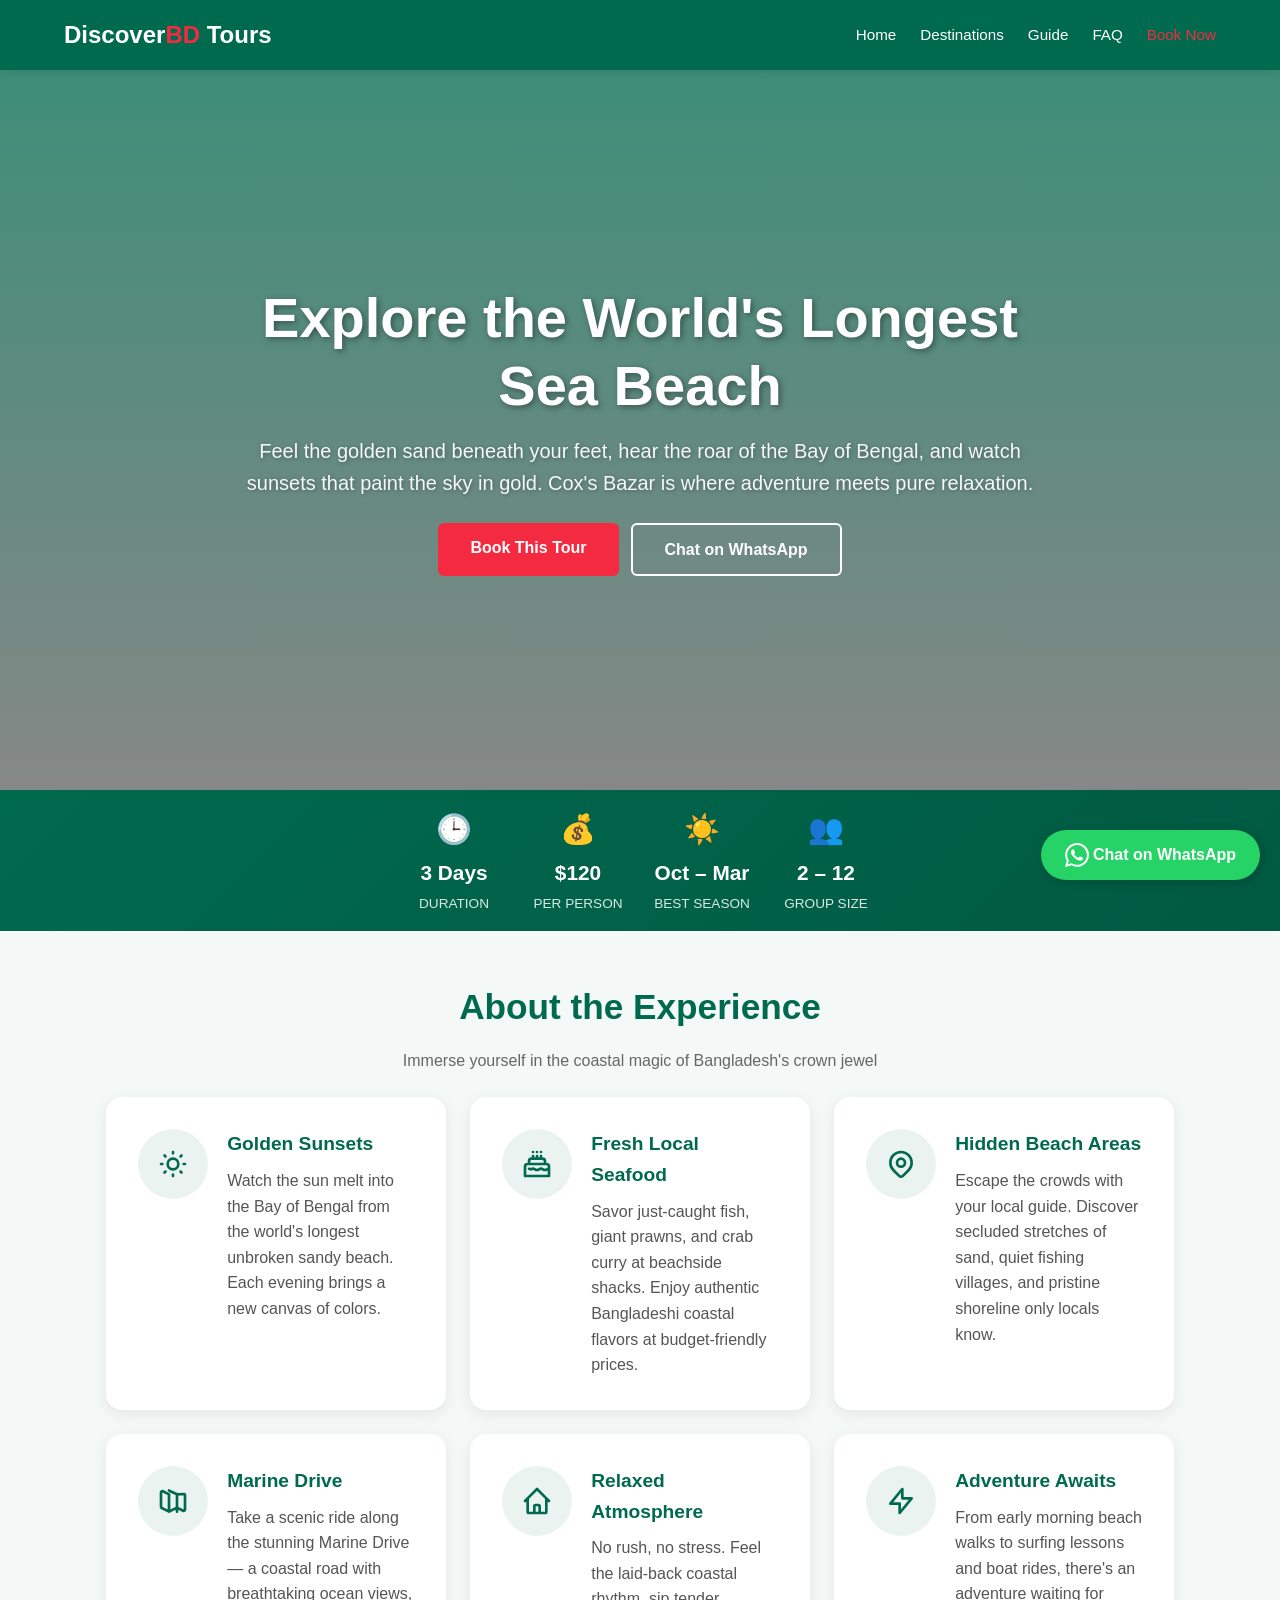
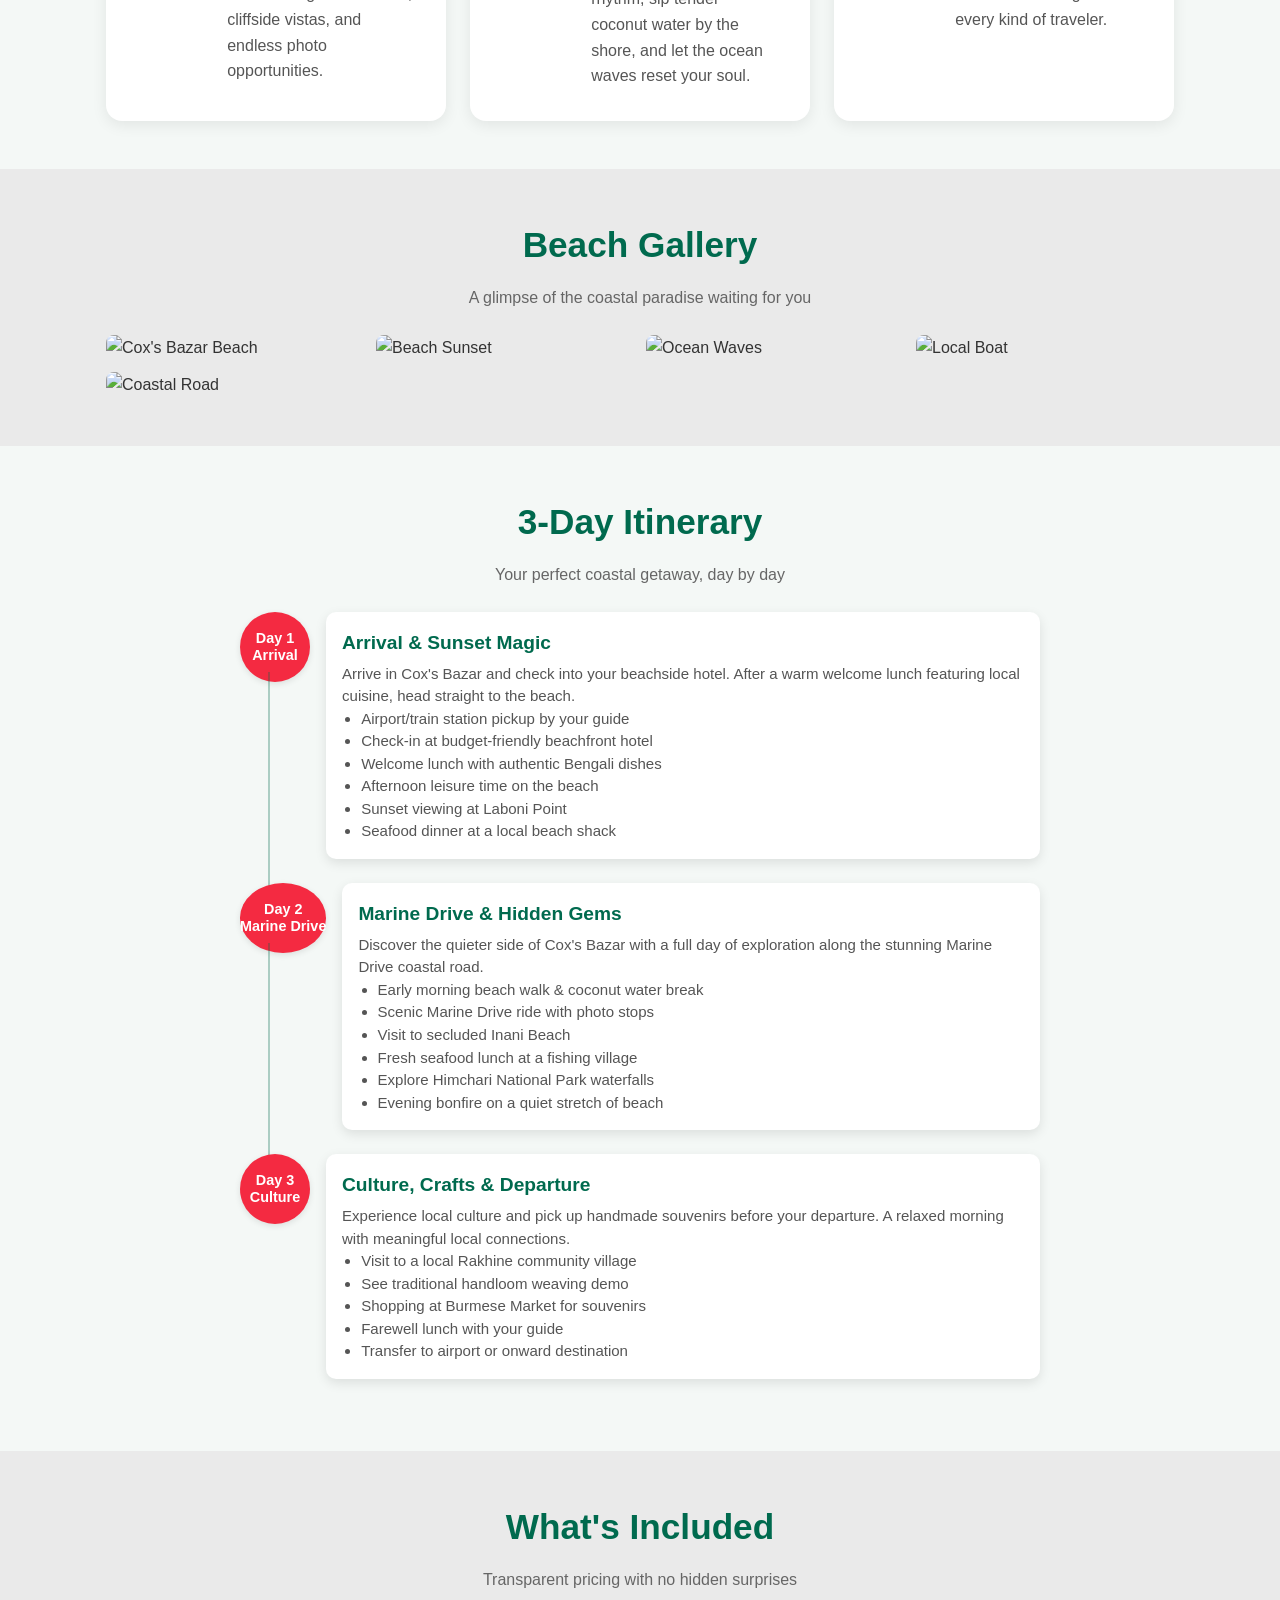
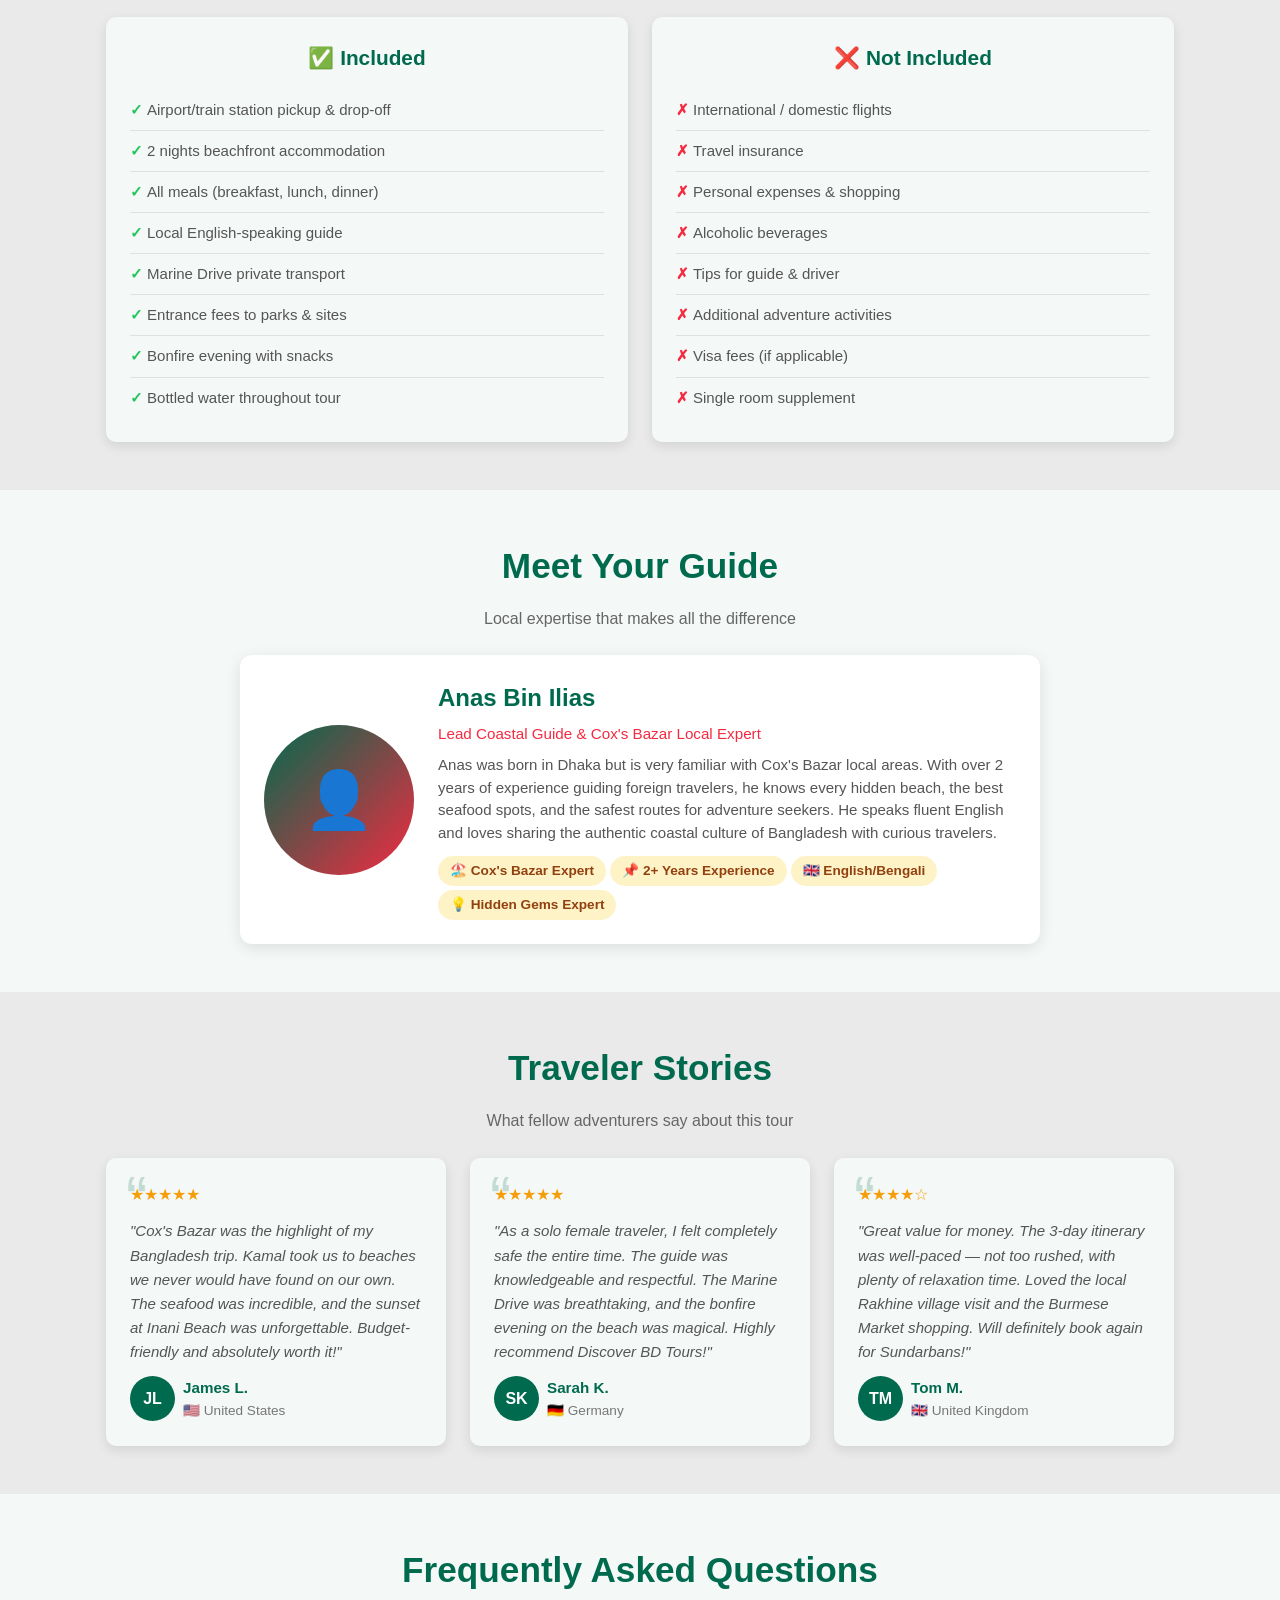
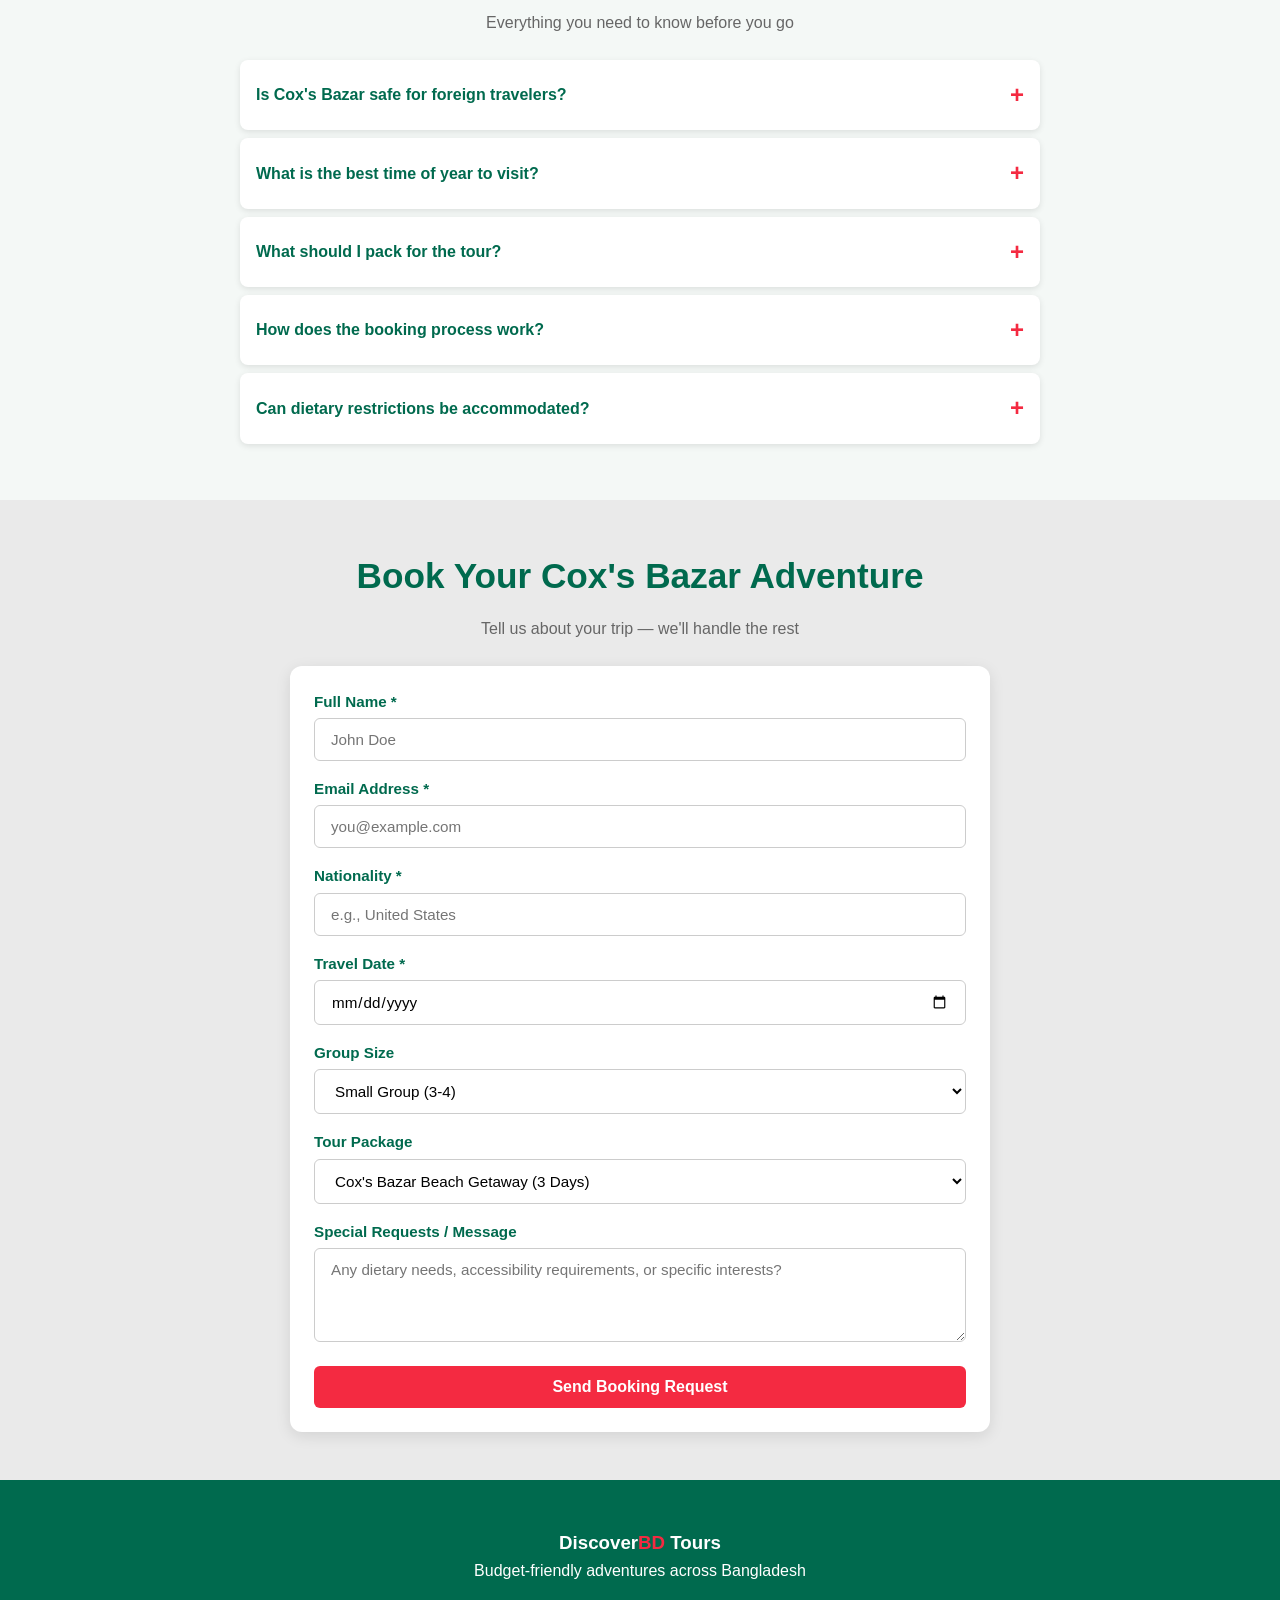
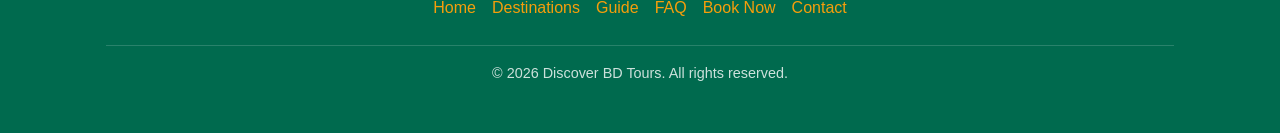
==== coxs-bazar.html @ c12a8e27 "Add files via upload" ====
<!DOCTYPE html>
<html lang="en">
<head>
    <meta charset="UTF-8">
    <meta name="viewport" content="width=device-width, initial-scale=1.0">
    <title>Cox's Bazar Beach Tour | Discover BD Tours</title>
    <style>
        /* ==============================================================
           CSS Variables – Color Palette & Core Tokens
           ============================================================== */
        :root {
            --primary-color: #006a4e;
            --secondary-color: #f42a41;
            --light-bg: #f4f8f6;
            --text-color: #333333;
            --accent-gold: #f59e0b;
            --white: #ffffff;
            --light-gray: #eaeaea;
            --gray-900: #555555;
            --shadow-color: rgba(0, 0, 0, 0.1);
            --shadow-dark: rgba(0, 0, 0, 0.2);
            --font-family-sans: 'Segoe UI', Tahoma, Geneva, Verdana, sans-serif;
            --font-size-base: 1rem;
            --line-height-base: 1.6;
            --spacing-xxs: 0.25rem;
            --spacing-xs: 0.5rem;
            --spacing-sm: 0.75rem;
            --spacing-md: 1rem;
            --spacing-lg: 1.5rem;
            --spacing-xl: 2rem;
            --spacing-xxl: 3rem;
            --anim-duration: 0.3s;
            --anim-ease: ease-out;
        }

        /* ==============================================================
           2. Global Reset & Base Styles
           ============================================================== */
        *, *::before, *::after { margin: 0; padding: 0; box-sizing: border-box; -webkit-font-smoothing: antialiased; -moz-osx-font-smoothing: grayscale; }
        html { font-size: 100%; scroll-behavior: smooth; }
        body { font-family: var(--font-family-sans); font-size: var(--font-size-base); line-height: var(--line-height-base); color: var(--text-color); background-color: var(--light-bg); overflow-x: hidden; }
        img, svg { display: block; max-width: 100%; height: auto; }
        a { color: inherit; text-decoration: none; transition: color var(--anim-duration) var(--anim-ease); }
        a:hover { color: var(--secondary-color); }
        ul { list-style: none; }
        button { cursor: pointer; border: none; }

        /* ==============================================================
           3. Utility Classes
           ============================================================== */
        .container { width: 100%; max-width: 1100px; margin-left: auto; margin-right: auto; padding-left: var(--spacing-md); padding-right: var(--spacing-md); }
        .text-center { text-align: center; } .flex { display: flex; } .grid { display: grid; } .hidden { display: none !important; }
        .mt-sm { margin-top: var(--spacing-sm); } .mb-sm { margin-bottom: var(--spacing-sm); }
        .mt-md { margin-top: var(--spacing-md); } .mb-md { margin-bottom: var(--spacing-md); }
        .mt-lg { margin-top: var(--spacing-lg); } .mb-lg { margin-bottom: var(--spacing-lg); }
        .pt-sm { padding-top: var(--spacing-sm); } .pb-sm { padding-bottom: var(--spacing-sm); }
        .pt-md { padding-top: var(--spacing-md); } .pb-md { padding-bottom: var(--spacing-md); }

        /* ==============================================================
           4. Navbar
           ============================================================== */
        nav { background-color: var(--primary-color); color: var(--white); padding: var(--spacing-md) 5%; position: sticky; top: 0; z-index: 100; display: flex; justify-content: space-between; align-items: center; box-shadow: 0 2px 8px var(--shadow-color); }
        nav h1 { font-size: 1.5rem; font-weight: 600; margin: 0; }
        nav span { color: var(--secondary-color); }
        nav ul { display: flex; gap: var(--spacing-lg); align-items: center; }
        nav a { color: var(--white); font-weight: 500; font-size: 0.95rem; transition: color var(--anim-duration) var(--anim-ease); }
        nav a:hover, nav a.active { color: var(--secondary-color); }
        .nav-toggle { display: none; background: none; color: var(--white); font-size: 1.5rem; }
        @media (max-width: 768px) { nav { flex-direction: column; gap: var(--spacing-sm); padding: var(--spacing-sm) 3%; } nav ul { gap: var(--spacing-sm); flex-wrap: wrap; justify-content: center; } .nav-toggle { display: block; position: absolute; right: 5%; top: 12px; } }

        /* ==============================================================
           5. Hero Section
           ============================================================== */
        .hero { position: relative; display: flex; flex-direction: column; justify-content: center; align-items: center; text-align: center; color: var(--white); min-height: 80vh; background-position: center; background-size: cover; background-repeat: no-repeat; padding: 0 var(--spacing-md); }
        .hero::before { content: ''; position: absolute; inset: 0; background: linear-gradient(rgba(0, 106, 78, 0.75), rgba(0, 0, 0, 0.45)); z-index: 1; }
        .hero-content { position: relative; z-index: 2; max-width: 800px; width: 100%; }
        .hero-title { font-size: clamp(2rem, 6vw, 3.5rem); margin-bottom: var(--spacing-md); line-height: 1.2; text-shadow: 2px 2px 6px rgba(0,0,0,0.4); }
        .hero-subtitle { font-size: clamp(1rem, 2.5vw, 1.25rem); margin-bottom: var(--spacing-lg); opacity: 0.95; text-shadow: 1px 1px 4px rgba(0,0,0,0.3); }
        .hero-cta { display: flex; gap: var(--spacing-sm); flex-wrap: wrap; justify-content: center; }

        /* ==============================================================
           6. Buttons
           ============================================================== */
        .btn { display: inline-block; background-color: var(--secondary-color); color: var(--white); padding: 0.75rem 2rem; border-radius: 6px; font-size: 1rem; font-weight: 600; text-align: center; transition: background var(--anim-duration) var(--anim-ease), transform var(--anim-duration) var(--anim-ease); }
        .btn:hover { background-color: #d01c31; transform: translateY(-2px); }
        .btn-outline { background: transparent; border: 2px solid var(--white); color: var(--white); }
        .btn-outline:hover { background: var(--white); color: var(--primary-color); border-color: var(--white); transform: translateY(-2px); }

        /* ==============================================================
           7. Section Layouts
           ============================================================== */
        section { padding: var(--spacing-xxl) var(--spacing-md); }
        .section-title { font-size: clamp(1.8rem, 4vw, 2.2rem); color: var(--primary-color); text-align: center; margin-bottom: var(--spacing-sm); }
        .section-subtitle { font-size: 1rem; color: #666; text-align: center; margin-bottom: var(--spacing-lg); }

        /* ==============================================================
           8. Destination / Card Components
           ============================================================== */
        .card { background: var(--white); border-radius: 10px; box-shadow: 0 4px 12px var(--shadow-color); overflow: hidden; transition: transform var(--anim-duration) var(--anim-ease), box-shadow var(--anim-duration) var(--anim-ease); display: flex; flex-direction: column; }
        .card img { width: 100%; height: 220px; object-fit: cover; }
        .card-content { padding: var(--spacing-md); flex-grow: 1; }
        .card-content h3 { color: var(--primary-color); margin-bottom: var(--spacing-xs); font-size: 1.3rem; }
        .card-content p { color: #555; font-size: 0.94rem; line-height: 1.5; }
        .card:hover { transform: translateY(-6px); box-shadow: 0 8px 20px var(--shadow-dark); }
        .cards-grid { display: grid; grid-template-columns: repeat(auto-fit, minmax(280px, 1fr)); gap: var(--spacing-lg); margin-top: var(--spacing-lg); }

        /* ==============================================================
           9. Tour Facts Strip
           ============================================================== */
        .facts-strip { background: linear-gradient(135deg, var(--primary-color), #005a42); color: var(--white); padding: var(--spacing-md) 5%; display: flex; justify-content: center; gap: var(--spacing-lg); flex-wrap: wrap; }
        .fact-item { text-align: center; min-width: 100px; }
        .fact-item .fact-icon { font-size: 1.8rem; margin-bottom: var(--spacing-xxs); display: block; }
        .fact-item .fact-value { font-size: 1.3rem; font-weight: 600; display: block; }
        .fact-item .fact-label { font-size: 0.85rem; text-transform: uppercase; opacity: 0.85; }

        /* ==============================================================
           10. Image Gallery
           ============================================================== */
        .gallery-grid { display: grid; grid-template-columns: repeat(auto-fit, minmax(250px, 1fr)); gap: var(--spacing-sm); max-width: 1100px; margin: 0 auto; }
        .gallery-grid img { border-radius: 8px; transition: transform var(--anim-duration) var(--anim-ease); cursor: pointer; }
        .gallery-grid img:hover { transform: scale(1.03); }

        /* ==============================================================
           11. Itinerary / Timeline
           ============================================================== */
        .timeline { max-width: 800px; margin: 0 auto; }
        .timeline-item { display: flex; gap: var(--spacing-md); position: relative; margin-bottom: var(--spacing-lg); }
        .timeline-item:not(:last-child)::after { content: ''; position: absolute; left: 28px; top: 60px; bottom: -35px; width: 2px; background: var(--primary-color); opacity: 0.3; }
        .timeline-time { background: var(--secondary-color); color: var(--white); min-width: 70px; height: 70px; border-radius: 50%; display: flex; align-items: center; justify-content: center; font-weight: 600; font-size: 0.9rem; text-align: center; line-height: 1.2; box-shadow: 0 2px 6px var(--shadow-color); }
        .timeline-content { background: var(--white); padding: var(--spacing-md); border-radius: 10px; box-shadow: 0 4px 12px var(--shadow-color); flex: 1; transition: transform var(--anim-duration) var(--anim-ease); }
        .timeline-content:hover { transform: translateX(5px); }
        .timeline-content h3 { color: var(--primary-color); margin-bottom: var(--spacing-xxs); font-size: 1.2rem; }
        .timeline-content p, .timeline-content ul { font-size: 0.94rem; color: #555; line-height: 1.5; }
        .timeline-content ul { padding-left: 1.2rem; list-style: disc; }

        /* ==============================================================
           12. Included / Not Included Cards
           ============================================================== */
        .included-grid { display: grid; grid-template-columns: repeat(auto-fit, minmax(300px, 1fr)); gap: var(--spacing-lg); max-width: 1100px; margin: 0 auto; }
        .included-card { background: var(--light-bg); border-radius: 10px; padding: var(--spacing-lg); box-shadow: 0 4px 12px var(--shadow-color); transition: transform var(--anim-duration) var(--anim-ease); }
        .included-card:hover { transform: translateY(-3px); }
        .included-card h3 { text-align: center; color: var(--primary-color); margin-bottom: var(--spacing-md); font-size: 1.3rem; }
        .included-card ul { list-style: none; padding: 0; margin: 0; }
        .included-card li { padding: var(--spacing-xs) 0; border-bottom: 1px solid #e0e0e0; display: flex; align-items: center; gap: var(--spacing-xxs); font-size: 0.94rem; color: #555; }
        .included-card li:last-child { border-bottom: none; }
        .check { color: #22c55e; font-weight: bold; } .cross { color: var(--secondary-color); font-weight: bold; }

        /* ==============================================================
           13. Guide Profile Section
           ============================================================== */
        .guide-profile { max-width: 800px; margin: 0 auto; background: var(--white); padding: var(--spacing-lg); border-radius: 12px; display: flex; gap: var(--spacing-lg); align-items: center; box-shadow: 0 4px 15px var(--shadow-color); transition: transform var(--anim-duration) var(--anim-ease); }
        .guide-profile:hover { transform: translateY(-3px); }
        .guide-avatar { width: 150px; height: 150px; border-radius: 50%; background: linear-gradient(135deg, var(--primary-color), var(--secondary-color)); display: flex; align-items: center; justify-content: center; font-size: 3.5rem; color: var(--white); flex-shrink: 0; }
        .guide-info h3 { color: var(--primary-color); font-size: 1.5rem; margin-bottom: var(--spacing-xxs); }
        .guide-info .title { color: var(--secondary-color); font-weight: 500; margin-bottom: var(--spacing-xs); font-size: 0.95rem; }
        .guide-info p { color: #555; font-size: 0.94rem; line-height: 1.5; }
        .guide-tags { margin-top: var(--spacing-sm); display: flex; flex-wrap: wrap; gap: var(--spacing-xxs); }
        .guide-tags span { background: #fef3c7; color: #92400e; padding: var(--spacing-xxs) var(--spacing-sm); border-radius: 20px; font-size: 0.85rem; font-weight: 600; }
        @media (max-width: 768px) { .guide-profile { flex-direction: column; text-align: center; } .guide-tags { justify-content: center; } }

        /* ==============================================================
           Why Travel With Us
           ============================================================== */
        .feature-card { display: flex; align-items: flex-start; gap: 1.2rem; padding: 2rem; border-radius: 16px; background: white; box-shadow: 0 4px 15px rgba(0,0,0,0.08); transition: transform 0.3s ease; }
        .feature-card:hover { transform: translateY(-5px); }
        .feature-icon { width: 70px; height: 70px; min-width: 70px; display: flex; align-items: center; justify-content: center; border-radius: 50%; background: rgba(0, 106, 78, 0.08); color: var(--primary-color); flex-shrink: 0; }
        .feature-icon svg { width: 32px; height: 32px; }
        .feature-content h3 { margin-bottom: 0.5rem; color: var(--primary-color); font-size: 1.2rem; }
        .feature-content p { color: #555; line-height: 1.6; }
        .features-grid { display: grid; grid-template-columns: repeat(auto-fit, minmax(280px, 1fr)); gap: var(--spacing-lg); max-width: 1100px; margin: 0 auto; }

        /* ==============================================================
           14. Testimonials
           ============================================================== */
        .testimonials-grid { display: grid; grid-template-columns: repeat(auto-fit, minmax(280px, 1fr)); gap: var(--spacing-lg); max-width: 1100px; margin: 0 auto; }
        .testimonial-card { background: var(--light-bg); padding: var(--spacing-lg); border-radius: 10px; box-shadow: 0 4px 12px var(--shadow-color); position: relative; transition: transform var(--anim-duration) var(--anim-ease); }
        .testimonial-card:hover { transform: translateY(-5px); }
        .testimonial-card::before { content: "\201C"; font-size: 4rem; color: var(--primary-color); opacity: 0.2; position: absolute; top: 10px; left: 20px; line-height: 1; }
        .testimonial-card p { font-style: italic; color: #555; margin-bottom: var(--spacing-sm); line-height: 1.6; font-size: 0.94rem; margin-top: var(--spacing-sm); }
        .testimonial-author { display: flex; align-items: center; gap: var(--spacing-xs); }
        .testimonial-author .avatar { width: 45px; height: 45px; border-radius: 50%; background: var(--primary-color); color: var(--white); display: flex; align-items: center; justify-content: center; font-weight: 600; font-size: 1rem; }
        .testimonial-author .name { font-weight: 600; color: var(--primary-color); font-size: 0.95rem; }
        .testimonial-author .country { font-size: 0.85rem; color: #777; }
        .stars { color: #f59e0b; margin-bottom: var(--spacing-xxs); }

        /* ==============================================================
           15. FAQ Section
           ============================================================== */
        .faq-list { max-width: 800px; margin: 0 auto; }
        .faq-item { background: var(--white); margin-bottom: var(--spacing-xs); border-radius: 8px; box-shadow: 0 2px 6px var(--shadow-color); overflow: hidden; transition: box-shadow var(--anim-duration) var(--anim-ease); }
        .faq-item:hover { box-shadow: 0 4px 12px var(--shadow-dark); }
        .faq-question { padding: var(--spacing-md); cursor: pointer; display: flex; justify-content: space-between; align-items: center; font-weight: 600; color: var(--primary-color); font-size: 1rem; transition: background var(--anim-duration) var(--anim-ease); }
        .faq-question:hover { background: #f0f9f4; }
        .faq-toggle { font-size: 1.5rem; transition: transform var(--anim-duration) var(--anim-ease); color: var(--secondary-color); }
        .faq-answer { max-height: 0; overflow: hidden; transition: max-height var(--anim-duration) var(--anim-ease), padding var(--anim-duration) var(--anim-ease); padding: 0 var(--spacing-md); }
        .faq-answer p { color: #555; padding: var(--spacing-sm) 0; line-height: 1.6; font-size: 0.94rem; }
        .faq-item.active .faq-answer { max-height: 400px; padding-top: var(--spacing-sm); }
        .faq-item.active .faq-toggle { transform: rotate(45deg); }

        /* ==============================================================
           16. Forms
           ============================================================== */
        input, select, textarea { width: 100%; padding: var(--spacing-sm) var(--spacing-md); border: 1px solid #ccc; border-radius: 6px; font-family: inherit; font-size: 0.95rem; transition: border-color var(--anim-duration) var(--anim-ease), box-shadow var(--anim-duration) var(--anim-ease); background: #fff; }
        input:focus, select:focus, textarea:focus { outline: none; border-color: var(--primary-color); box-shadow: 0 0 0 3px rgba(0,106,78,0.1); }
        label { display: block; margin-bottom: var(--spacing-xxs); font-weight: 600; color: var(--primary-color); font-size: 0.95rem; }
        .form-group { margin-bottom: var(--spacing-md); }
        .booking-form { background: var(--white); padding: var(--spacing-lg); border-radius: 12px; box-shadow: 0 4px 15px var(--shadow-color); max-width: 700px; margin: 0 auto; }
        button[type="submit"], .booking-form .btn { width: 100%; background-color: var(--secondary-color); color: var(--white); padding: var(--spacing-sm) var(--spacing-lg); font-size: 1rem; font-weight: 600; border-radius: 6px; transition: background var(--anim-duration) var(--anim-ease), transform var(--anim-duration) var(--anim-ease); }
        button[type="submit"]:hover, .booking-form .btn:hover { background-color: #d01c31; transform: translateY(-2px); }

        /* ==============================================================
           17. WhatsApp Floating Button
           ============================================================== */
        .whatsapp-float { position: fixed; bottom: 20px; right: 20px; background-color: #25d366; color: var(--white); padding: var(--spacing-sm) var(--spacing-lg); border-radius: 50px; display: flex; align-items: center; gap: var(--spacing-xxs); text-decoration: none; font-weight: 600; box-shadow: 2px 2px 12px var(--shadow-dark); z-index: 1000; transition: transform var(--anim-duration) var(--anim-ease), background-color var(--anim-duration) var(--anim-ease); }
        .whatsapp-float:hover { background-color: #128c7e; transform: scale(1.05); }
        @media (max-width: 480px) { .whatsapp-float span { display: none; } .whatsapp-float { padding: var(--spacing-sm); border-radius: 50%; } }

        /* ==============================================================
           18. Footer
           ============================================================== */
        footer { background-color: var(--primary-color); color: var(--white); text-align: center; padding: var(--spacing-xxl) var(--spacing-md); }
        footer a { color: var(--accent-gold); text-decoration: none; }
        footer a:hover { text-decoration: underline; }
        .footer-links { margin-top: var(--spacing-sm); display: flex; justify-content: center; flex-wrap: wrap; gap: var(--spacing-md); }
        .footer-bottom { margin-top: var(--spacing-lg); padding-top: var(--spacing-md); border-top: 1px solid rgba(255,255,255,0.2); font-size: 0.9rem; opacity: 0.8; }

        /* ==============================================================
           19. Animations (Reusable)
           ============================================================== */
        @keyframes fadeIn { from { opacity: 0; } to { opacity: 1; } }
        @keyframes slideUp { from { transform: translateY(20px); opacity: 0; } to { transform: translateY(0); opacity: 1; } }
        .fade-in { animation: fadeIn var(--anim-duration) var(--anim-ease) forwards; }
        .slide-up { animation: slideUp var(--anim-duration) var(--anim-ease) forwards; }
    </style>
</head>
<body>
    <!-- Navbar -->
    <nav>
        <h1>Discover<span>BD</span> Tours</h1>
        <button class="nav-toggle" aria-label="Toggle navigation">☰</button>
        <ul class="nav-links">
            <li><a href="index.html">Home</a></li>
            <li><a href="index.html#tours">Destinations</a></li>
            <li><a href="index.html#guide">Guide</a></li>
            <li><a href="index.html#faq">FAQ</a></li>
            <li><a href="#booking" class="active">Book Now</a></li>
        </ul>
    </nav>

    <!-- Hero Section -->
    <header class="hero" style="background-image: url('https://images.unsplash.com/photo-1507525428034-b723cf961d3e?ixlib=rb-4.0.3&auto=format&fit=crop&w=1920&q=80');">
        <div class="hero-content">
            <h1 class="hero-title">Explore the World's Longest Sea Beach</h1>
            <p class="hero-subtitle">Feel the golden sand beneath your feet, hear the roar of the Bay of Bengal, and watch sunsets that paint the sky in gold. Cox's Bazar is where adventure meets pure relaxation.</p>
            <div class="hero-cta">
                <a href="#booking" class="btn">Book This Tour</a>
                <a href="https://wa.me/8801608422454?text=Hi!%20I%27m%20interested%20in%20the%20Cox%27s%20Bazar%20tour." class="btn btn-outline" target="_blank">Chat on WhatsApp</a>
            </div>
        </div>
    </header>

    <!-- Tour Facts Strip -->
    <div class="facts-strip">
        <div class="fact-item">
            <span class="fact-icon">🕒</span>
            <span class="fact-value">3 Days</span>
            <span class="fact-label">Duration</span>
        </div>
        <div class="fact-item">
            <span class="fact-icon">💰</span>
            <span class="fact-value">$120</span>
            <span class="fact-label">Per Person</span>
        </div>
        <div class="fact-item">
            <span class="fact-icon">☀️</span>
            <span class="fact-value">Oct – Mar</span>
            <span class="fact-label">Best Season</span>
        </div>
        <div class="fact-item">
            <span class="fact-icon">👥</span>
            <span class="fact-value">2 – 12</span>
            <span class="fact-label">Group Size</span>
        </div>
    </div>

    <!-- About The Experience -->
    <section>
        <div class="container">
            <h2 class="section-title">About the Experience</h2>
            <p class="section-subtitle">Immerse yourself in the coastal magic of Bangladesh's crown jewel</p>
            <div class="features-grid">
                <div class="feature-card">
                    <div class="feature-icon">
                        <svg fill="none" stroke="currentColor" viewBox="0 0 24 24"><path stroke-linecap="round" stroke-linejoin="round" stroke-width="2" d="M12 3v1m0 16v1m9-9h-1M4 12H3m15.364 6.364l-.707-.707M6.343 6.343l-.707-.707m12.728 0l-.707.707M6.343 17.657l-.707.707M16 12a4 4 0 11-8 0 4 4 0 018 0z"></path></svg>
                    </div>
                    <div class="feature-content"><h3>Golden Sunsets</h3><p>Watch the sun melt into the Bay of Bengal from the world's longest unbroken sandy beach. Each evening brings a new canvas of colors.</p></div>
                </div>
                <div class="feature-card">
                    <div class="feature-icon">
                        <svg fill="none" stroke="currentColor" viewBox="0 0 24 24"><path stroke-linecap="round" stroke-linejoin="round" stroke-width="2" d="M21 15.546c-.523 0-1.046.151-1.5.454a2.704 2.704 0 01-3 0 2.704 2.704 0 00-3 0 2.704 2.704 0 01-3 0 2.704 2.704 0 00-3 0 2.701 2.701 0 00-1.5-.454M9 6v2m3-2v2m3-2v2M9 3h.01M12 3h.01M15 3h.01M21 21v-7a2 2 0 00-2-2H5a2 2 0 00-2 2v7h18zm-3-9v-2a2 2 0 00-2-2H8a2 2 0 00-2 2v2h12z"></path></svg>
                    </div>
                    <div class="feature-content"><h3>Fresh Local Seafood</h3><p>Savor just-caught fish, giant prawns, and crab curry at beachside shacks. Enjoy authentic Bangladeshi coastal flavors at budget-friendly prices.</p></div>
                </div>
                <div class="feature-card">
                    <div class="feature-icon">
                        <svg fill="none" stroke="currentColor" viewBox="0 0 24 24"><path stroke-linecap="round" stroke-linejoin="round" stroke-width="2" d="M17.657 16.657L13.414 20.9a1.998 1.998 0 01-2.827 0l-4.244-4.243a8 8 0 1111.314 0z"></path><path stroke-linecap="round" stroke-linejoin="round" stroke-width="2" d="M15 11a3 3 0 11-6 0 3 3 0 016 0z"></path></svg>
                    </div>
                    <div class="feature-content"><h3>Hidden Beach Areas</h3><p>Escape the crowds with your local guide. Discover secluded stretches of sand, quiet fishing villages, and pristine shoreline only locals know.</p></div>
                </div>
                <div class="feature-card">
                    <div class="feature-icon">
                        <svg fill="none" stroke="currentColor" viewBox="0 0 24 24"><path stroke-linecap="round" stroke-linejoin="round" stroke-width="2" d="M9 20l-5.447-2.724A1 1 0 013 16.382V5.618a1 1 0 011.447-.894L9 7m0 13l6-3m-6 3V7m6 10l4.553 2.276A1 1 0 0021 18.382V7.618a1 1 0 00-.553-.894L15 7m0 13V7m0 0L9.553 4.553A1 1 0 009 4.118v.004"></path></svg>
                    </div>
                    <div class="feature-content"><h3>Marine Drive</h3><p>Take a scenic ride along the stunning Marine Drive — a coastal road with breathtaking ocean views, cliffside vistas, and endless photo opportunities.</p></div>
                </div>
                <div class="feature-card">
                    <div class="feature-icon">
                        <svg fill="none" stroke="currentColor" viewBox="0 0 24 24"><path stroke-linecap="round" stroke-linejoin="round" stroke-width="2" d="M3 12l2-2m0 0l7-7 7 7M5 10v10a1 1 0 001 1h3m10-11l2 2m-2-2v10a1 1 0 01-1 1h-3m-6 0a1 1 0 001-1v-4a1 1 0 011-1h2a1 1 0 011 1v4a1 1 0 001 1m-6 0h6"></path></svg>
                    </div>
                    <div class="feature-content"><h3>Relaxed Atmosphere</h3><p>No rush, no stress. Feel the laid-back coastal rhythm, sip tender coconut water by the shore, and let the ocean waves reset your soul.</p></div>
                </div>
                <div class="feature-card">
                    <div class="feature-icon">
                        <svg fill="none" stroke="currentColor" viewBox="0 0 24 24"><path stroke-linecap="round" stroke-linejoin="round" stroke-width="2" d="M13 10V3L4 14h7v7l9-11h-7z"></path></svg>
                    </div>
                    <div class="feature-content"><h3>Adventure Awaits</h3><p>From early morning beach walks to surfing lessons and boat rides, there's an adventure waiting for every kind of traveler.</p></div>
                </div>
            </div>
        </div>
    </section>

    <!-- Gallery -->
    <section style="background-color: var(--light-gray);">
        <div class="container">
            <h2 class="section-title">Beach Gallery</h2>
            <p class="section-subtitle">A glimpse of the coastal paradise waiting for you</p>
            <div class="gallery-grid">
                <img src="https://images.unsplash.com/photo-1507525428034-b723cf961d3e?ixlib=rb-4.0.3&auto=format&fit=crop&w=600&q=80" alt="Cox's Bazar Beach">
                <img src="https://www.sampanresort.com/images/sunset-view-at-coxs-bazar-sea-beach.jpg" alt="Beach Sunset">
                <img src="https://i.pinimg.com/736x/8d/a3/c3/8da3c349963646018609da39e9776a92.jpg" alt="Ocean Waves">
                <img src="https://www.sampanresort.com/images/services/inani-beach.jpg" alt="Local Boat">
                <img src="https://www.bangladeshmonitor.com.bd/lead_news_img/cox.jpg" alt="Coastal Road">
            </div>
        </div>
    </section>

    <!-- Itinerary -->
    <section>
        <div class="container">
            <h2 class="section-title">3-Day Itinerary</h2>
            <p class="section-subtitle">Your perfect coastal getaway, day by day</p>
            <div class="timeline">
                <div class="timeline-item">
                    <div class="timeline-time">Day 1<br>Arrival</div>
                    <div class="timeline-content">
                        <h3>Arrival & Sunset Magic</h3>
                        <p>Arrive in Cox's Bazar and check into your beachside hotel. After a warm welcome lunch featuring local cuisine, head straight to the beach.</p>
                        <ul>
                            <li>Airport/train station pickup by your guide</li>
                            <li>Check-in at budget-friendly beachfront hotel</li>
                            <li>Welcome lunch with authentic Bengali dishes</li>
                            <li>Afternoon leisure time on the beach</li>
                            <li>Sunset viewing at Laboni Point</li>
                            <li>Seafood dinner at a local beach shack</li>
                        </ul>
                    </div>
                </div>
                <div class="timeline-item">
                    <div class="timeline-time">Day 2<br>Marine Drive</div>
                    <div class="timeline-content">
                        <h3>Marine Drive & Hidden Gems</h3>
                        <p>Discover the quieter side of Cox's Bazar with a full day of exploration along the stunning Marine Drive coastal road.</p>
                        <ul>
                            <li>Early morning beach walk & coconut water break</li>
                            <li>Scenic Marine Drive ride with photo stops</li>
                            <li>Visit to secluded Inani Beach</li>
                            <li>Fresh seafood lunch at a fishing village</li>
                            <li>Explore Himchari National Park waterfalls</li>
                            <li>Evening bonfire on a quiet stretch of beach</li>
                        </ul>
                    </div>
                </div>
                <div class="timeline-item">
                    <div class="timeline-time">Day 3<br>Culture</div>
                    <div class="timeline-content">
                        <h3>Culture, Crafts & Departure</h3>
                        <p>Experience local culture and pick up handmade souvenirs before your departure. A relaxed morning with meaningful local connections.</p>
                        <ul>
                            <li>Visit to a local Rakhine community village</li>
                            <li>See traditional handloom weaving demo</li>
                            <li>Shopping at Burmese Market for souvenirs</li>
                            <li>Farewell lunch with your guide</li>
                            <li>Transfer to airport or onward destination</li>
                        </ul>
                    </div>
                </div>
            </div>
        </div>
    </section>

    <!-- Included / Not Included -->
    <section style="background-color: var(--light-gray);">
        <div class="container">
            <h2 class="section-title">What's Included</h2>
            <p class="section-subtitle">Transparent pricing with no hidden surprises</p>
            <div class="included-grid">
                <div class="included-card">
                    <h3>✅ Included</h3>
                    <ul>
                        <li><span class="check">✓</span> Airport/train station pickup & drop-off</li>
                        <li><span class="check">✓</span> 2 nights beachfront accommodation</li>
                        <li><span class="check">✓</span> All meals (breakfast, lunch, dinner)</li>
                        <li><span class="check">✓</span> Local English-speaking guide</li>
                        <li><span class="check">✓</span> Marine Drive private transport</li>
                        <li><span class="check">✓</span> Entrance fees to parks & sites</li>
                        <li><span class="check">✓</span> Bonfire evening with snacks</li>
                        <li><span class="check">✓</span> Bottled water throughout tour</li>
                    </ul>
                </div>
                <div class="included-card">
                    <h3>❌ Not Included</h3>
                    <ul>
                        <li><span class="cross">✗</span> International / domestic flights</li>
                        <li><span class="cross">✗</span> Travel insurance</li>
                        <li><span class="cross">✗</span> Personal expenses & shopping</li>
                        <li><span class="cross">✗</span> Alcoholic beverages</li>
                        <li><span class="cross">✗</span> Tips for guide & driver</li>
                        <li><span class="cross">✗</span> Additional adventure activities</li>
                        <li><span class="cross">✗</span> Visa fees (if applicable)</li>
                        <li><span class="cross">✗</span> Single room supplement</li>
                    </ul>
                </div>
            </div>
        </div>
    </section>

    <!-- Meet Your Guide -->
    <section id="guide">
        <div class="container">
            <h2 class="section-title">Meet Your Guide</h2>
            <p class="section-subtitle">Local expertise that makes all the difference</p>
            <div class="guide-profile">
                <div class="guide-avatar">👤</div>
                <div class="guide-info">
                    <h3>Anas Bin Ilias</h3>
                    <div class="title">Lead Coastal Guide & Cox's Bazar Local Expert</div>
                    <p>Anas was born in Dhaka but is very familiar with Cox's Bazar local areas. With over 2 years of experience guiding foreign travelers, he knows every hidden beach, the best seafood spots, and the safest routes for adventure seekers. He speaks fluent English and loves sharing the authentic coastal culture of Bangladesh with curious travelers.</p>
                    <div class="guide-tags">
                        <span>🏖️ Cox's Bazar Expert</span>
                        <span>📌 2+ Years Experience</span>
                        <span>🇬🇧 English/Bengali</span>
                        <span>💡 Hidden Gems Expert</span>
                    </div>
                </div>
            </div>
        </div>
    </section>

    <!-- Testimonials -->
    <section style="background-color: var(--light-gray);">
        <div class="container">
            <h2 class="section-title">Traveler Stories</h2>
            <p class="section-subtitle">What fellow adventurers say about this tour</p>
            <div class="testimonials-grid">
                <div class="testimonial-card">
                    <div class="stars">★★★★★</div>
                    <p>"Cox's Bazar was the highlight of my Bangladesh trip. Kamal took us to beaches we never would have found on our own. The seafood was incredible, and the sunset at Inani Beach was unforgettable. Budget-friendly and absolutely worth it!"</p>
                    <div class="testimonial-author">
                        <div class="avatar">JL</div>
                        <div><div class="name">James L.</div><div class="country">🇺🇸 United States</div></div>
                    </div>
                </div>
                <div class="testimonial-card">
                    <div class="stars">★★★★★</div>
                    <p>"As a solo female traveler, I felt completely safe the entire time. The guide was knowledgeable and respectful. The Marine Drive was breathtaking, and the bonfire evening on the beach was magical. Highly recommend Discover BD Tours!"</p>
                    <div class="testimonial-author">
                        <div class="avatar">SK</div>
                        <div><div class="name">Sarah K.</div><div class="country">🇩🇪 Germany</div></div>
                    </div>
                </div>
                <div class="testimonial-card">
                    <div class="stars">★★★★☆</div>
                    <p>"Great value for money. The 3-day itinerary was well-paced — not too rushed, with plenty of relaxation time. Loved the local Rakhine village visit and the Burmese Market shopping. Will definitely book again for Sundarbans!"</p>
                    <div class="testimonial-author">
                        <div class="avatar">TM</div>
                        <div><div class="name">Tom M.</div><div class="country">🇬🇧 United Kingdom</div></div>
                    </div>
                </div>
            </div>
        </div>
    </section>

    <!-- FAQ -->
    <section id="faq">
        <div class="container">
            <h2 class="section-title">Frequently Asked Questions</h2>
            <p class="section-subtitle">Everything you need to know before you go</p>
            <div class="faq-list">
                <div class="faq-item">
                    <div class="faq-question">Is Cox's Bazar safe for foreign travelers?<span class="faq-toggle">+</span></div>
                    <div class="faq-answer"><p>Absolutely. Cox's Bazar is one of Bangladesh's most visited tourist destinations with a strong local tourism infrastructure. Our guides are experienced in hosting international travelers, and we prioritize your safety at every step. We avoid crowded areas and stick to safe, verified routes and accommodations.</p></div>
                </div>
                <div class="faq-item">
                    <div class="faq-question">What is the best time of year to visit?<span class="faq-toggle">+</span></div>
                    <div class="faq-answer"><p>The best time to visit Cox's Bazar is from October to March (winter season in Bangladesh). During these months, the weather is pleasant with temperatures around 20-28°C (68-82°F), the humidity is lower, and the sea is calm — perfect for beach activities and sightseeing.</p></div>
                </div>
                <div class="faq-item">
                    <div class="faq-question">What should I pack for the tour?<span class="faq-toggle">+</span></div>
                    <div class="faq-answer"><p>Pack light, breathable clothing, swimwear, sunscreen, a hat, comfortable sandals/slippers, and a light jacket for evenings. Don't forget your camera, power bank, and any personal medications. We'll send you a detailed packing list after booking!</p></div>
                </div>
                <div class="faq-item">
                    <div class="faq-question">How does the booking process work?<span class="faq-toggle">+</span></div>
                    <div class="faq-answer"><p>Simply fill out the inquiry form below. We'll reply within 24 hours via email or WhatsApp to confirm availability and answer any questions. A small advance payment secures your dates. The remaining balance can be paid in cash (USD/EUR/BDT) upon arrival. No credit card required upfront!</p></div>
                </div>
                <div class="faq-item">
                    <div class="faq-question">Can dietary restrictions be accommodated?<span class="faq-toggle">+</span></div>
                    <div class="faq-answer"><p>Yes! Whether you're vegetarian, vegan, gluten-free, or have allergies, we can accommodate your dietary needs. Just let us know in the booking form, and our local restaurant partners will prepare meals that are safe and delicious for you.</p></div>
                </div>
            </div>
        </div>
    </section>

    <!-- Booking Form -->
    <section id="booking" style="background-color: var(--light-gray);">
        <div class="container">
            <h2 class="section-title">Book Your Cox's Bazar Adventure</h2>
            <p class="section-subtitle">Tell us about your trip — we'll handle the rest</p>
            <form class="booking-form" action="#" method="POST">
                <div class="form-group">
                    <label for="name">Full Name *</label>
                    <input type="text" id="name" name="name" placeholder="John Doe" required />
                </div>
                <div class="form-group">
                    <label for="email">Email Address *</label>
                    <input type="email" id="email" name="email" placeholder="you@example.com" required />
                </div>
                <div class="form-group">
                    <label for="nationality">Nationality *</label>
                    <input type="text" id="nationality" name="nationality" placeholder="e.g., United States" required />
                </div>
                <div class="form-group">
                    <label for="date">Travel Date *</label>
                    <input type="date" id="date" name="date" required />
                </div>
                <div class="form-group">
                    <label for="group">Group Size</label>
                    <select id="group" name="group">
                        <option value="1">Solo Traveler (1)</option>
                        <option value="2">Couple (2)</option>
                        <option value="3-4" selected>Small Group (3-4)</option>
                        <option value="5-8">Medium Group (5-8)</option>
                        <option value="9+">Large Group (9+)</option>
                    </select>
                </div>
                <div class="form-group">
                    <label for="package">Tour Package</label>
                    <select id="package" name="package">
                        <option value="coxs-bazar" selected>Cox's Bazar Beach Getaway (3 Days)</option>
                    </select>
                </div>
                <div class="form-group">
                    <label for="message">Special Requests / Message</label>
                    <textarea id="message" name="message" rows="4" placeholder="Any dietary needs, accessibility requirements, or specific interests?"></textarea>
                </div>
                <button type="submit" class="btn">Send Booking Request</button>
            </form>
        </div>
    </section>

    <!-- Footer -->
    <footer>
        <div class="container">
            <h3>Discover<span style="color: var(--secondary-color);">BD</span> Tours</h3>
            <p>Budget-friendly adventures across Bangladesh</p>
            <div class="footer-links">
                <a href="index.html">Home</a>
                <a href="index.html#tours">Destinations</a>
                <a href="index.html#guide">Guide</a>
                <a href="index.html#faq">FAQ</a>
                <a href="index.html#booking">Book Now</a>
                <a href="mailto:anasayedbff@gmail.com">Contact</a>
            </div>
            <div class="footer-bottom">
                <p>© 2026 Discover BD Tours. All rights reserved.</p>
            </div>
        </div>
    </footer>

    <!-- WhatsApp Float -->
    <a href="https://wa.me/8801608422454?text=Hi!%20I%27m%20interested%20in%20the%20Cox%27s%20Bazar%20tour." class="whatsapp-float" target="_blank" rel="noopener noreferrer">
        <svg width="24" height="24" fill="currentColor" viewBox="0 0 24 24"><path d="M17.472 14.382c-.297-.149-1.758-.867-2.03-.967-.273-.099-.471-.148-.67.15-.197.297-.767.966-.94 1.164-.173.199-.347.223-.644.075-.297-.15-1.255-.463-2.39-1.475-.883-.788-1.48-1.761-1.653-2.059-.173-.297-.018-.458.13-.606.134-.133.298-.347.446-.52.149-.174.198-.298.298-.497.099-.198.05-.371-.025-.52-.075-.149-.669-1.612-.916-2.207-.242-.579-.487-.5-.669-.51-.173-.008-.371-.008-.57-.008-.198 0-.52.074-.792.372-.272.297-1.04 1.016-1.04 2.479 0 1.462 1.065 2.875 1.213 3.074.149.198 2.096 3.2 5.077 4.487.709.306 1.262.489 1.694.625.712.227 1.36.195 1.871.118.571-.085 1.758-.719 2.006-1.413.248-.694.248-1.289.173-1.413-.074-.124-.272-.198-.57-.347m-5.421 7.403h-.004a9.87 9.87 0 01-5.031-1.378l-.361-.214-3.741.982.998-3.648-.235-.374a9.86 9.86 0 01-1.51-5.26c.001-5.45 4.436-9.884 9.888-9.884 2.64 0 5.122 1.03 6.988 2.898a9.825 9.825 0 012.893 6.994c-.003 5.45-4.437 9.884-9.885 9.884m8.413-18.297A11.815 11.815 0 0012.05 0C5.495 0 .16 5.335.157 11.892c0 2.096.547 4.142 1.588 5.945L.057 24l6.305-1.654a11.882 11.882 0 005.683 1.448h.005c6.554 0 11.89-5.335 11.893-11.893a11.821 11.821 0 00-3.48-8.413Z"/></svg>
        <span>Chat on WhatsApp</span>
    </a>

    <script>
        // FAQ Accordion
        document.querySelectorAll('.faq-question').forEach(item => {
            item.addEventListener('click', () => {
                const parent = item.parentElement;
                parent.classList.toggle('active');
            });
        });

        // Smooth Scroll for Navbar Links
        document.querySelectorAll('nav a').forEach(link => {
            link.addEventListener('click', function(e) {
                const href = this.getAttribute('href');
                if (href.startsWith('#')) {
                    e.preventDefault();
                    const target = document.querySelector(href);
                    if (target) {
                        target.scrollIntoView({ behavior: 'smooth', block: 'start' });
                        document.querySelectorAll('nav a').forEach(l => l.classList.remove('active'));
                        this.classList.add('active');
                    }
                }
            });
        });
    </script>
</body>
</html>
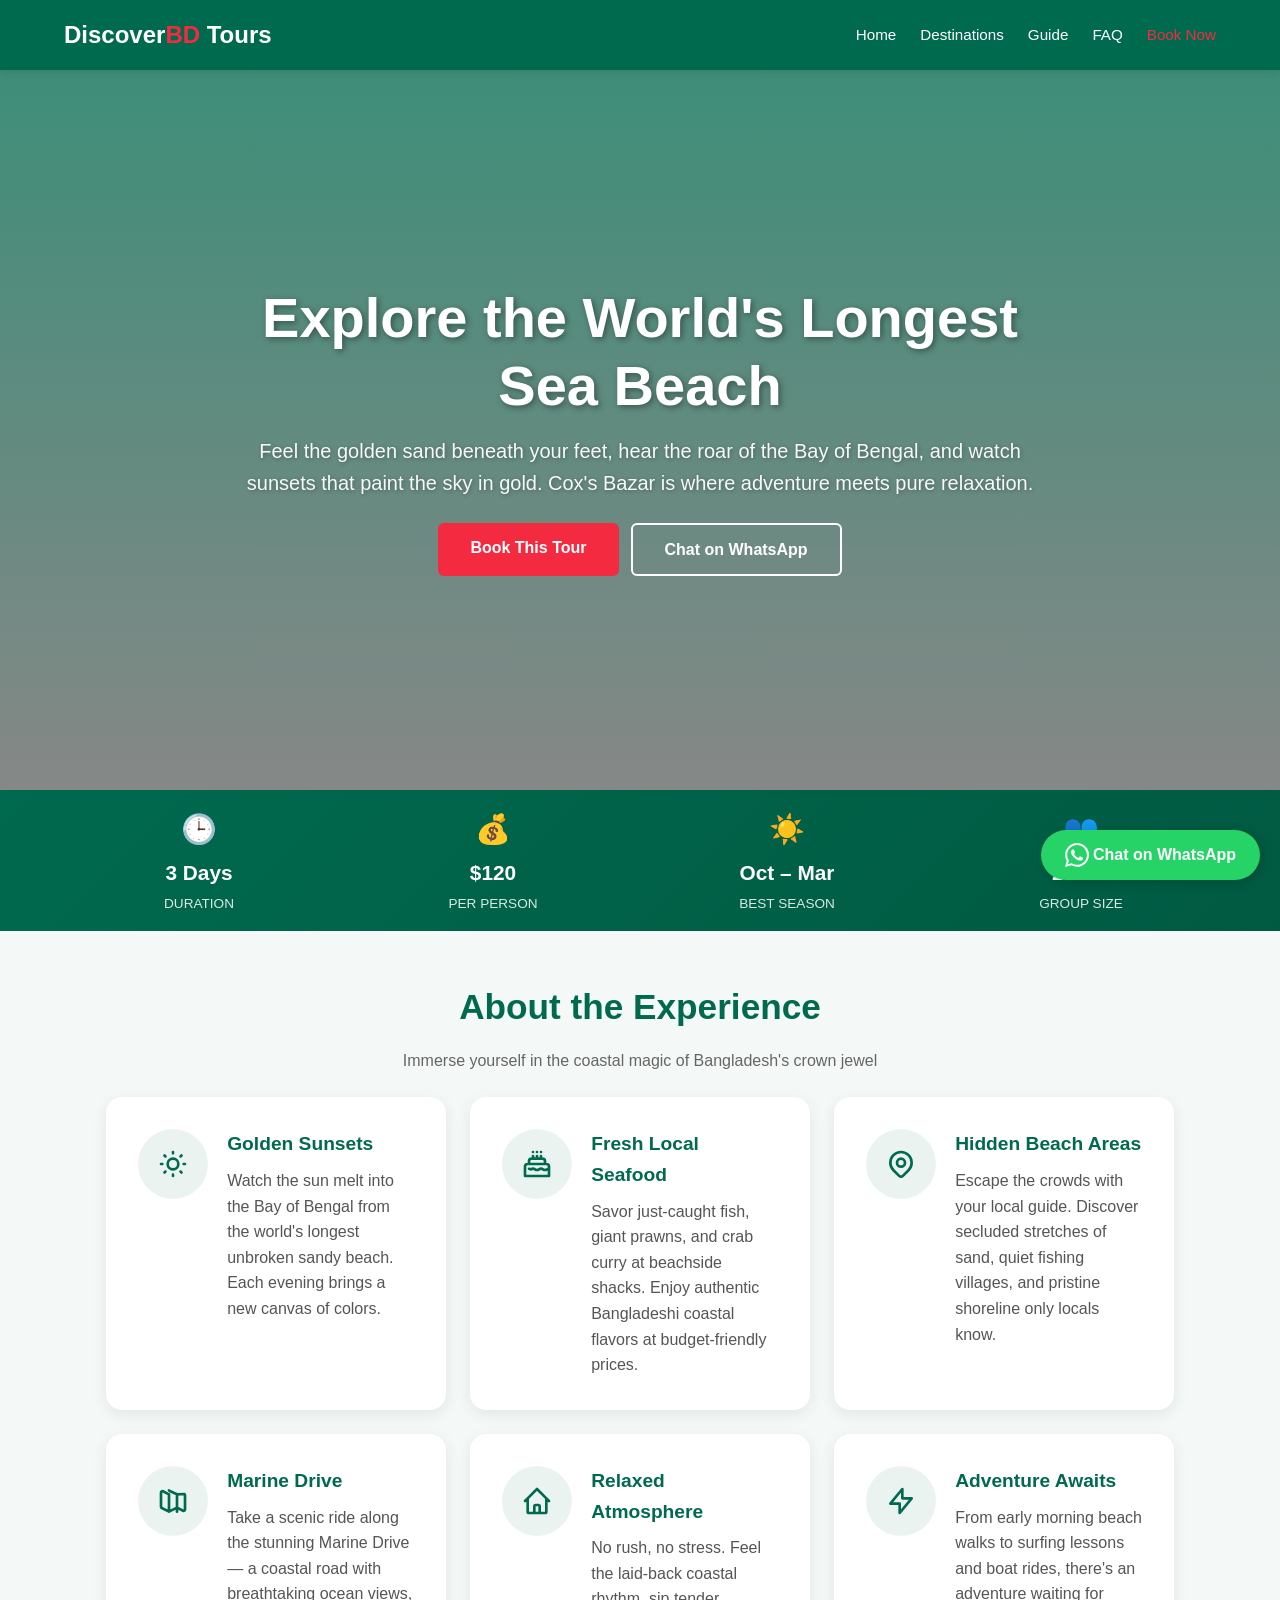
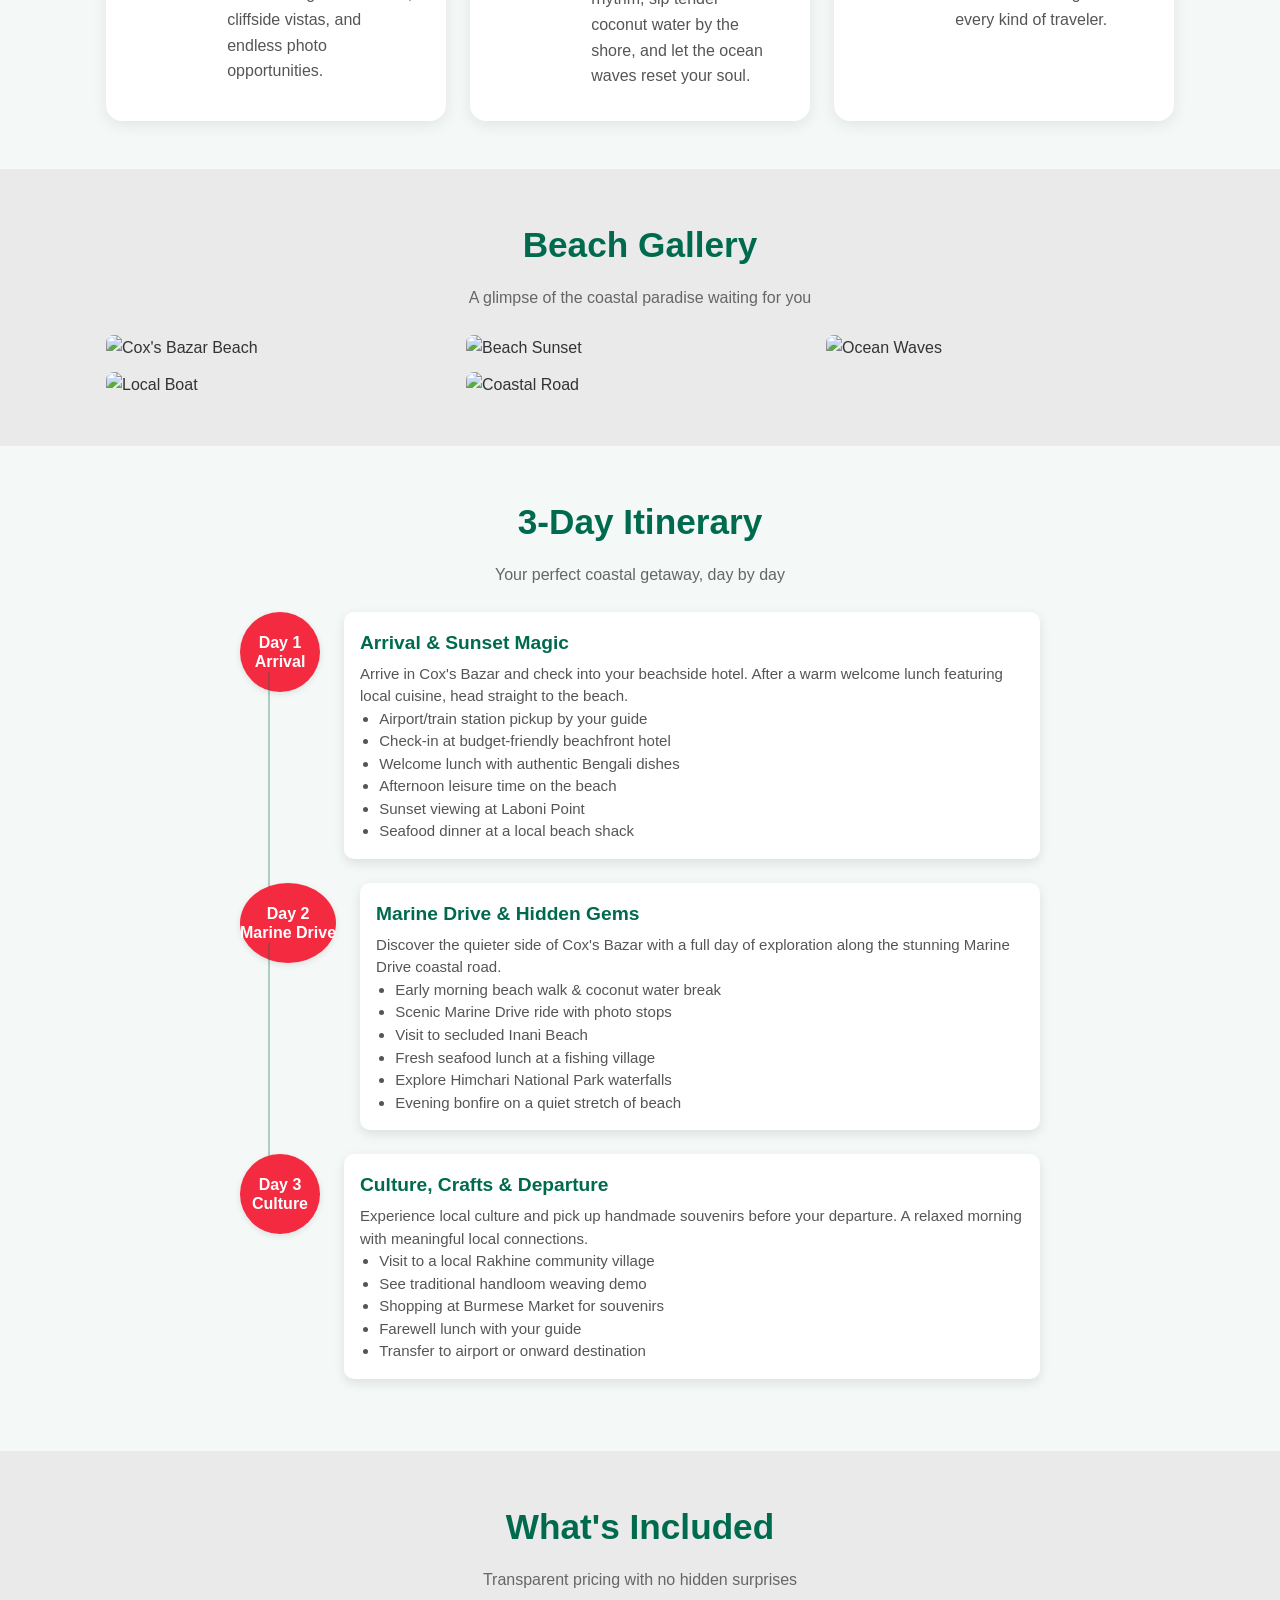
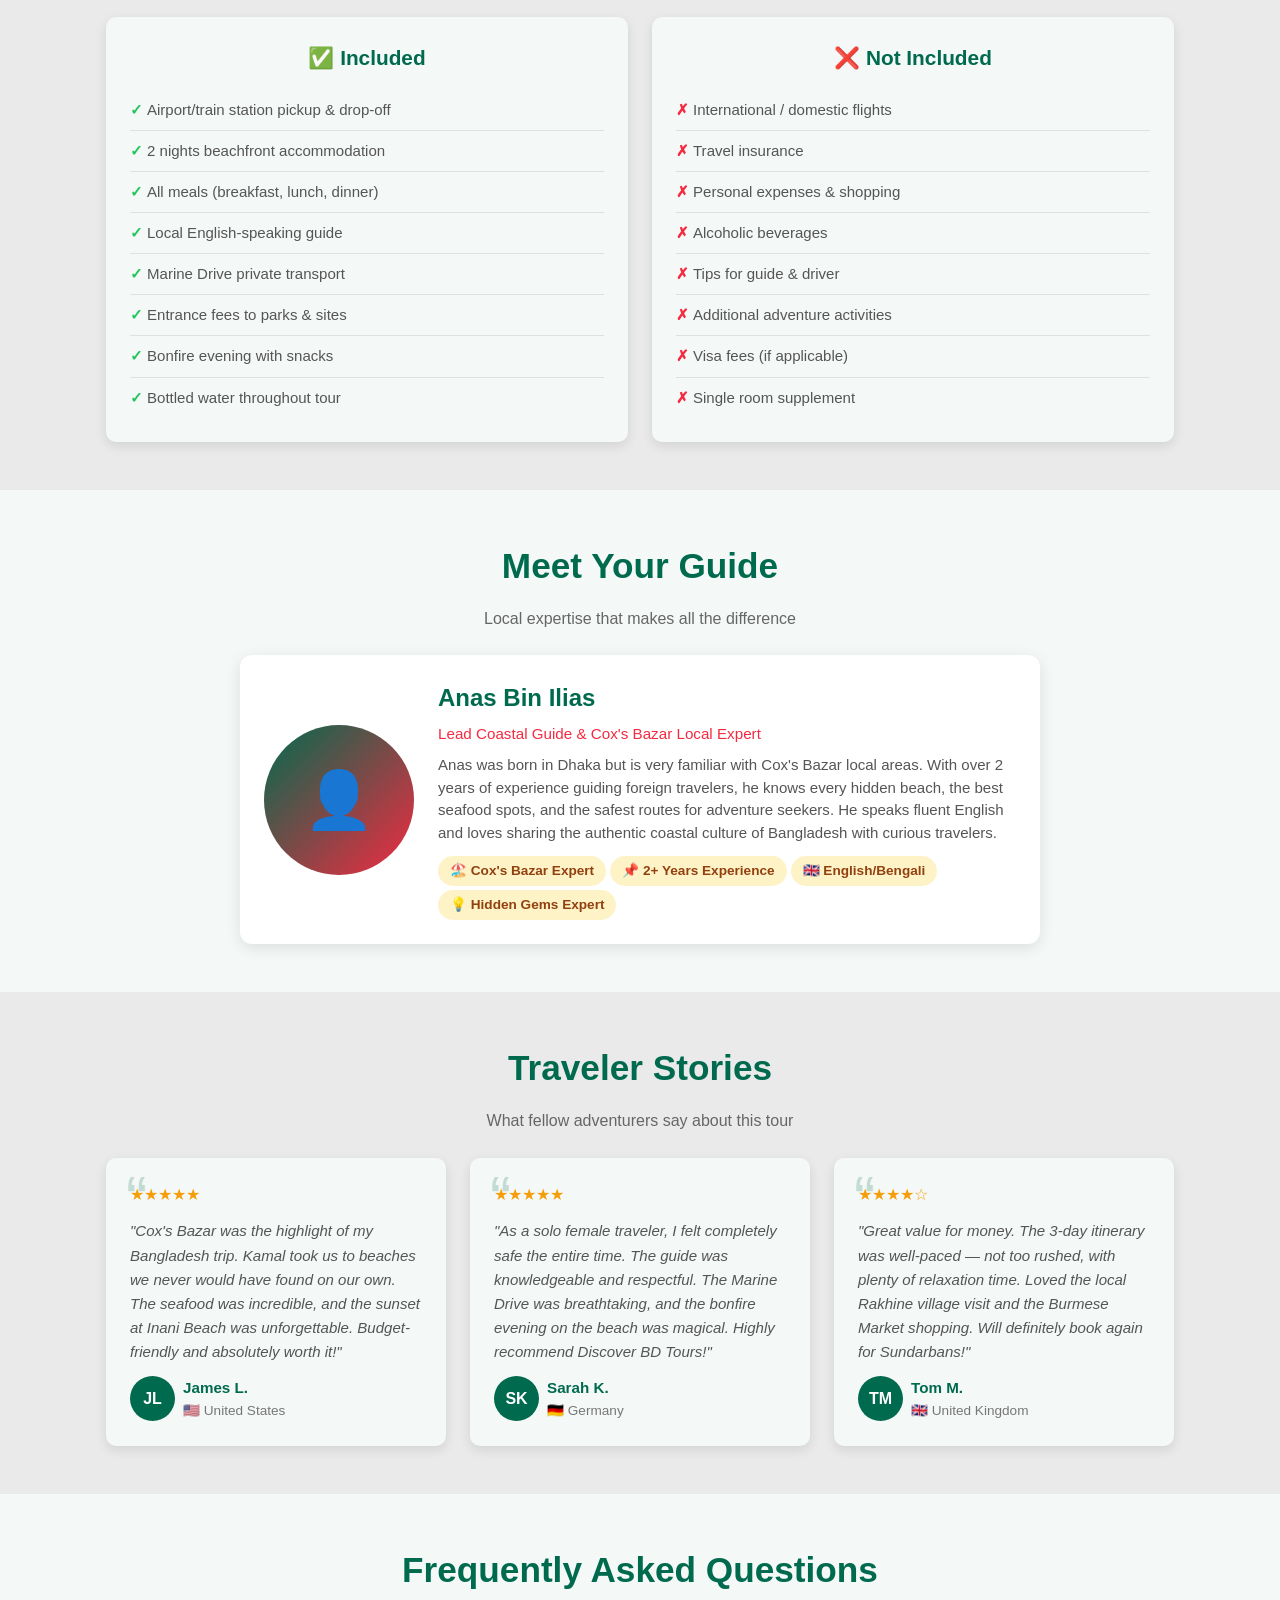
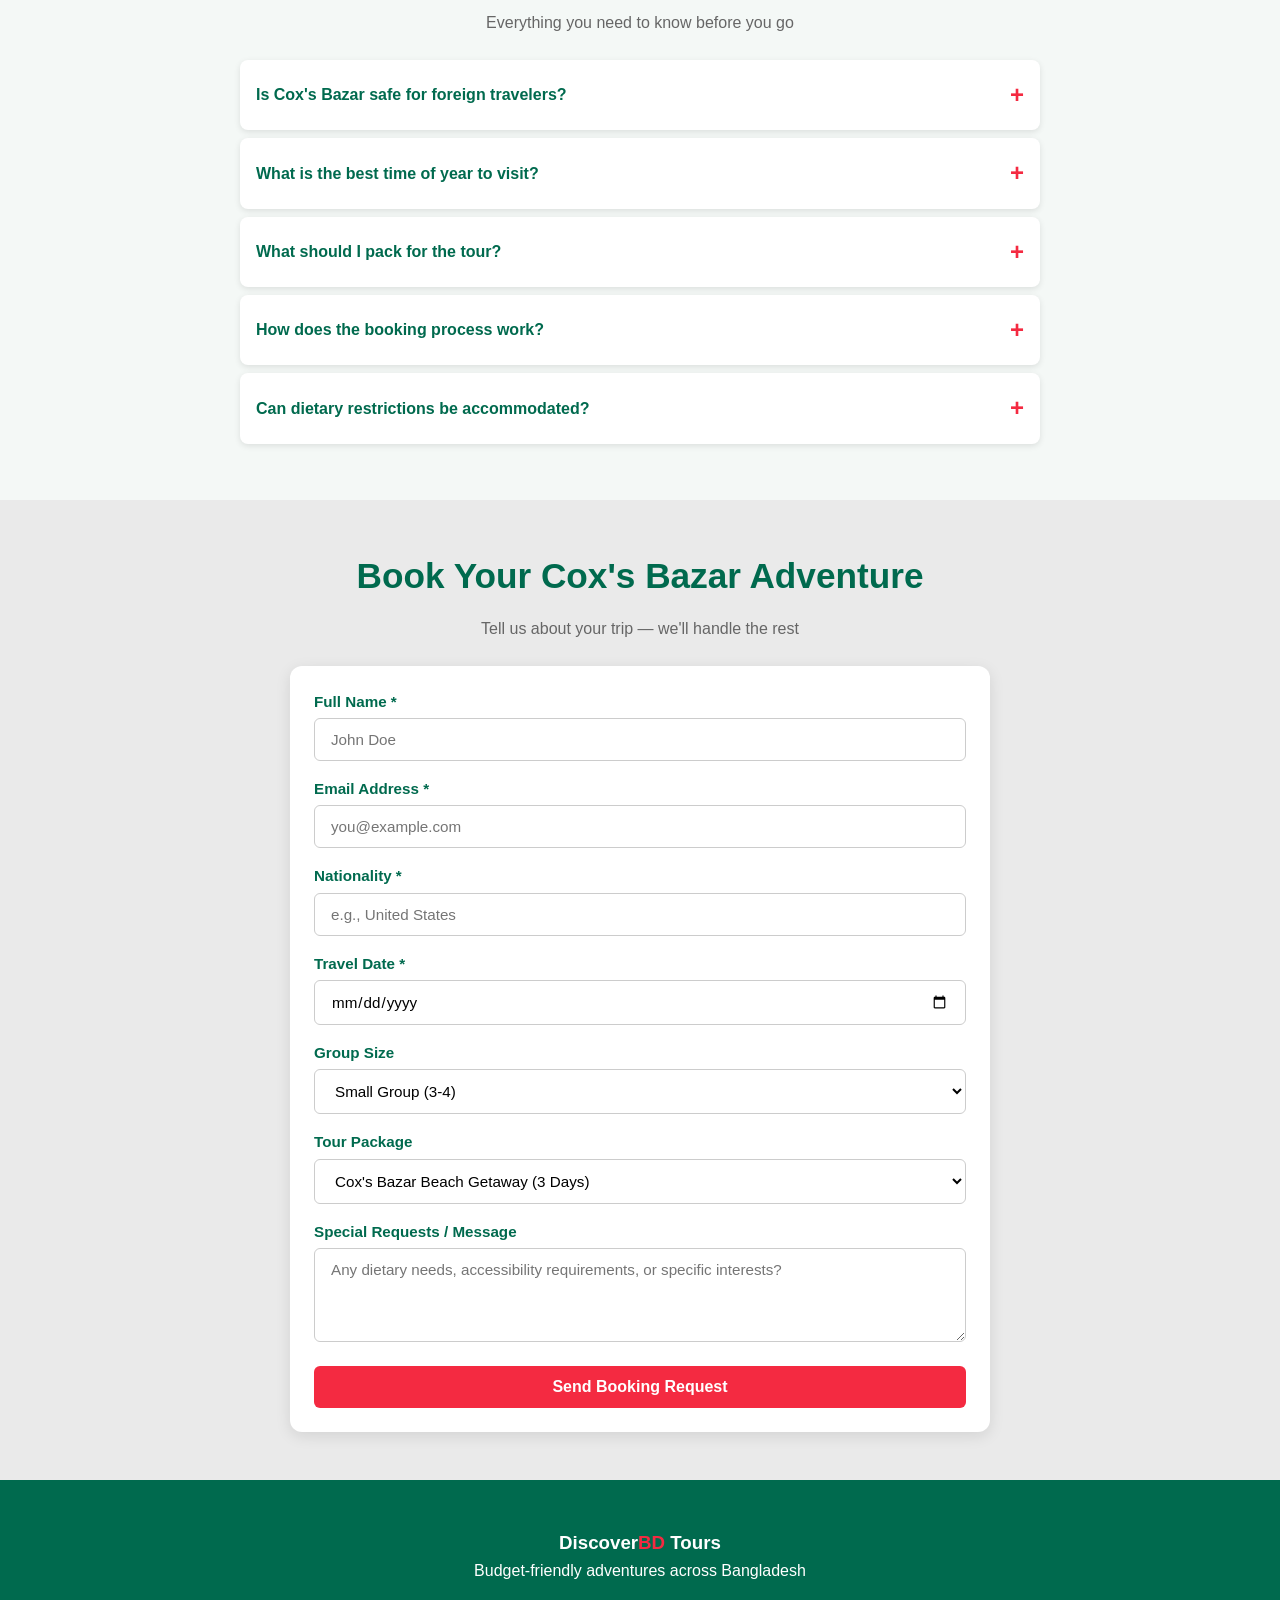
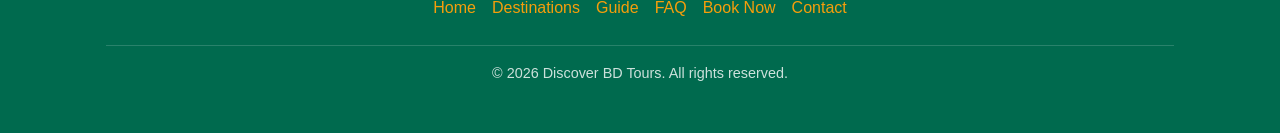
==== commit 53565a7b: "Add files via upload" ====
--- a/coxs-bazar.html
+++ b/coxs-bazar.html
@@ -4,234 +4,7 @@
     <meta charset="UTF-8">
     <meta name="viewport" content="width=device-width, initial-scale=1.0">
     <title>Cox's Bazar Beach Tour | Discover BD Tours</title>
-    <style>
-        /* ==============================================================
-           CSS Variables – Color Palette & Core Tokens
-           ============================================================== */
-        :root {
-            --primary-color: #006a4e;
-            --secondary-color: #f42a41;
-            --light-bg: #f4f8f6;
-            --text-color: #333333;
-            --accent-gold: #f59e0b;
-            --white: #ffffff;
-            --light-gray: #eaeaea;
-            --gray-900: #555555;
-            --shadow-color: rgba(0, 0, 0, 0.1);
-            --shadow-dark: rgba(0, 0, 0, 0.2);
-            --font-family-sans: 'Segoe UI', Tahoma, Geneva, Verdana, sans-serif;
-            --font-size-base: 1rem;
-            --line-height-base: 1.6;
-            --spacing-xxs: 0.25rem;
-            --spacing-xs: 0.5rem;
-            --spacing-sm: 0.75rem;
-            --spacing-md: 1rem;
-            --spacing-lg: 1.5rem;
-            --spacing-xl: 2rem;
-            --spacing-xxl: 3rem;
-            --anim-duration: 0.3s;
-            --anim-ease: ease-out;
-        }
-
-        /* ==============================================================
-           2. Global Reset & Base Styles
-           ============================================================== */
-        *, *::before, *::after { margin: 0; padding: 0; box-sizing: border-box; -webkit-font-smoothing: antialiased; -moz-osx-font-smoothing: grayscale; }
-        html { font-size: 100%; scroll-behavior: smooth; }
-        body { font-family: var(--font-family-sans); font-size: var(--font-size-base); line-height: var(--line-height-base); color: var(--text-color); background-color: var(--light-bg); overflow-x: hidden; }
-        img, svg { display: block; max-width: 100%; height: auto; }
-        a { color: inherit; text-decoration: none; transition: color var(--anim-duration) var(--anim-ease); }
-        a:hover { color: var(--secondary-color); }
-        ul { list-style: none; }
-        button { cursor: pointer; border: none; }
-
-        /* ==============================================================
-           3. Utility Classes
-           ============================================================== */
-        .container { width: 100%; max-width: 1100px; margin-left: auto; margin-right: auto; padding-left: var(--spacing-md); padding-right: var(--spacing-md); }
-        .text-center { text-align: center; } .flex { display: flex; } .grid { display: grid; } .hidden { display: none !important; }
-        .mt-sm { margin-top: var(--spacing-sm); } .mb-sm { margin-bottom: var(--spacing-sm); }
-        .mt-md { margin-top: var(--spacing-md); } .mb-md { margin-bottom: var(--spacing-md); }
-        .mt-lg { margin-top: var(--spacing-lg); } .mb-lg { margin-bottom: var(--spacing-lg); }
-        .pt-sm { padding-top: var(--spacing-sm); } .pb-sm { padding-bottom: var(--spacing-sm); }
-        .pt-md { padding-top: var(--spacing-md); } .pb-md { padding-bottom: var(--spacing-md); }
-
-        /* ==============================================================
-           4. Navbar
-           ============================================================== */
-        nav { background-color: var(--primary-color); color: var(--white); padding: var(--spacing-md) 5%; position: sticky; top: 0; z-index: 100; display: flex; justify-content: space-between; align-items: center; box-shadow: 0 2px 8px var(--shadow-color); }
-        nav h1 { font-size: 1.5rem; font-weight: 600; margin: 0; }
-        nav span { color: var(--secondary-color); }
-        nav ul { display: flex; gap: var(--spacing-lg); align-items: center; }
-        nav a { color: var(--white); font-weight: 500; font-size: 0.95rem; transition: color var(--anim-duration) var(--anim-ease); }
-        nav a:hover, nav a.active { color: var(--secondary-color); }
-        .nav-toggle { display: none; background: none; color: var(--white); font-size: 1.5rem; }
-        @media (max-width: 768px) { nav { flex-direction: column; gap: var(--spacing-sm); padding: var(--spacing-sm) 3%; } nav ul { gap: var(--spacing-sm); flex-wrap: wrap; justify-content: center; } .nav-toggle { display: block; position: absolute; right: 5%; top: 12px; } }
-
-        /* ==============================================================
-           5. Hero Section
-           ============================================================== */
-        .hero { position: relative; display: flex; flex-direction: column; justify-content: center; align-items: center; text-align: center; color: var(--white); min-height: 80vh; background-position: center; background-size: cover; background-repeat: no-repeat; padding: 0 var(--spacing-md); }
-        .hero::before { content: ''; position: absolute; inset: 0; background: linear-gradient(rgba(0, 106, 78, 0.75), rgba(0, 0, 0, 0.45)); z-index: 1; }
-        .hero-content { position: relative; z-index: 2; max-width: 800px; width: 100%; }
-        .hero-title { font-size: clamp(2rem, 6vw, 3.5rem); margin-bottom: var(--spacing-md); line-height: 1.2; text-shadow: 2px 2px 6px rgba(0,0,0,0.4); }
-        .hero-subtitle { font-size: clamp(1rem, 2.5vw, 1.25rem); margin-bottom: var(--spacing-lg); opacity: 0.95; text-shadow: 1px 1px 4px rgba(0,0,0,0.3); }
-        .hero-cta { display: flex; gap: var(--spacing-sm); flex-wrap: wrap; justify-content: center; }
-
-        /* ==============================================================
-           6. Buttons
-           ============================================================== */
-        .btn { display: inline-block; background-color: var(--secondary-color); color: var(--white); padding: 0.75rem 2rem; border-radius: 6px; font-size: 1rem; font-weight: 600; text-align: center; transition: background var(--anim-duration) var(--anim-ease), transform var(--anim-duration) var(--anim-ease); }
-        .btn:hover { background-color: #d01c31; transform: translateY(-2px); }
-        .btn-outline { background: transparent; border: 2px solid var(--white); color: var(--white); }
-        .btn-outline:hover { background: var(--white); color: var(--primary-color); border-color: var(--white); transform: translateY(-2px); }
-
-        /* ==============================================================
-           7. Section Layouts
-           ============================================================== */
-        section { padding: var(--spacing-xxl) var(--spacing-md); }
-        .section-title { font-size: clamp(1.8rem, 4vw, 2.2rem); color: var(--primary-color); text-align: center; margin-bottom: var(--spacing-sm); }
-        .section-subtitle { font-size: 1rem; color: #666; text-align: center; margin-bottom: var(--spacing-lg); }
-
-        /* ==============================================================
-           8. Destination / Card Components
-           ============================================================== */
-        .card { background: var(--white); border-radius: 10px; box-shadow: 0 4px 12px var(--shadow-color); overflow: hidden; transition: transform var(--anim-duration) var(--anim-ease), box-shadow var(--anim-duration) var(--anim-ease); display: flex; flex-direction: column; }
-        .card img { width: 100%; height: 220px; object-fit: cover; }
-        .card-content { padding: var(--spacing-md); flex-grow: 1; }
-        .card-content h3 { color: var(--primary-color); margin-bottom: var(--spacing-xs); font-size: 1.3rem; }
-        .card-content p { color: #555; font-size: 0.94rem; line-height: 1.5; }
-        .card:hover { transform: translateY(-6px); box-shadow: 0 8px 20px var(--shadow-dark); }
-        .cards-grid { display: grid; grid-template-columns: repeat(auto-fit, minmax(280px, 1fr)); gap: var(--spacing-lg); margin-top: var(--spacing-lg); }
-
-        /* ==============================================================
-           9. Tour Facts Strip
-           ============================================================== */
-        .facts-strip { background: linear-gradient(135deg, var(--primary-color), #005a42); color: var(--white); padding: var(--spacing-md) 5%; display: flex; justify-content: center; gap: var(--spacing-lg); flex-wrap: wrap; }
-        .fact-item { text-align: center; min-width: 100px; }
-        .fact-item .fact-icon { font-size: 1.8rem; margin-bottom: var(--spacing-xxs); display: block; }
-        .fact-item .fact-value { font-size: 1.3rem; font-weight: 600; display: block; }
-        .fact-item .fact-label { font-size: 0.85rem; text-transform: uppercase; opacity: 0.85; }
-
-        /* ==============================================================
-           10. Image Gallery
-           ============================================================== */
-        .gallery-grid { display: grid; grid-template-columns: repeat(auto-fit, minmax(250px, 1fr)); gap: var(--spacing-sm); max-width: 1100px; margin: 0 auto; }
-        .gallery-grid img { border-radius: 8px; transition: transform var(--anim-duration) var(--anim-ease); cursor: pointer; }
-        .gallery-grid img:hover { transform: scale(1.03); }
-
-        /* ==============================================================
-           11. Itinerary / Timeline
-           ============================================================== */
-        .timeline { max-width: 800px; margin: 0 auto; }
-        .timeline-item { display: flex; gap: var(--spacing-md); position: relative; margin-bottom: var(--spacing-lg); }
-        .timeline-item:not(:last-child)::after { content: ''; position: absolute; left: 28px; top: 60px; bottom: -35px; width: 2px; background: var(--primary-color); opacity: 0.3; }
-        .timeline-time { background: var(--secondary-color); color: var(--white); min-width: 70px; height: 70px; border-radius: 50%; display: flex; align-items: center; justify-content: center; font-weight: 600; font-size: 0.9rem; text-align: center; line-height: 1.2; box-shadow: 0 2px 6px var(--shadow-color); }
-        .timeline-content { background: var(--white); padding: var(--spacing-md); border-radius: 10px; box-shadow: 0 4px 12px var(--shadow-color); flex: 1; transition: transform var(--anim-duration) var(--anim-ease); }
-        .timeline-content:hover { transform: translateX(5px); }
-        .timeline-content h3 { color: var(--primary-color); margin-bottom: var(--spacing-xxs); font-size: 1.2rem; }
-        .timeline-content p, .timeline-content ul { font-size: 0.94rem; color: #555; line-height: 1.5; }
-        .timeline-content ul { padding-left: 1.2rem; list-style: disc; }
-
-        /* ==============================================================
-           12. Included / Not Included Cards
-           ============================================================== */
-        .included-grid { display: grid; grid-template-columns: repeat(auto-fit, minmax(300px, 1fr)); gap: var(--spacing-lg); max-width: 1100px; margin: 0 auto; }
-        .included-card { background: var(--light-bg); border-radius: 10px; padding: var(--spacing-lg); box-shadow: 0 4px 12px var(--shadow-color); transition: transform var(--anim-duration) var(--anim-ease); }
-        .included-card:hover { transform: translateY(-3px); }
-        .included-card h3 { text-align: center; color: var(--primary-color); margin-bottom: var(--spacing-md); font-size: 1.3rem; }
-        .included-card ul { list-style: none; padding: 0; margin: 0; }
-        .included-card li { padding: var(--spacing-xs) 0; border-bottom: 1px solid #e0e0e0; display: flex; align-items: center; gap: var(--spacing-xxs); font-size: 0.94rem; color: #555; }
-        .included-card li:last-child { border-bottom: none; }
-        .check { color: #22c55e; font-weight: bold; } .cross { color: var(--secondary-color); font-weight: bold; }
-
-        /* ==============================================================
-           13. Guide Profile Section
-           ============================================================== */
-        .guide-profile { max-width: 800px; margin: 0 auto; background: var(--white); padding: var(--spacing-lg); border-radius: 12px; display: flex; gap: var(--spacing-lg); align-items: center; box-shadow: 0 4px 15px var(--shadow-color); transition: transform var(--anim-duration) var(--anim-ease); }
-        .guide-profile:hover { transform: translateY(-3px); }
-        .guide-avatar { width: 150px; height: 150px; border-radius: 50%; background: linear-gradient(135deg, var(--primary-color), var(--secondary-color)); display: flex; align-items: center; justify-content: center; font-size: 3.5rem; color: var(--white); flex-shrink: 0; }
-        .guide-info h3 { color: var(--primary-color); font-size: 1.5rem; margin-bottom: var(--spacing-xxs); }
-        .guide-info .title { color: var(--secondary-color); font-weight: 500; margin-bottom: var(--spacing-xs); font-size: 0.95rem; }
-        .guide-info p { color: #555; font-size: 0.94rem; line-height: 1.5; }
-        .guide-tags { margin-top: var(--spacing-sm); display: flex; flex-wrap: wrap; gap: var(--spacing-xxs); }
-        .guide-tags span { background: #fef3c7; color: #92400e; padding: var(--spacing-xxs) var(--spacing-sm); border-radius: 20px; font-size: 0.85rem; font-weight: 600; }
-        @media (max-width: 768px) { .guide-profile { flex-direction: column; text-align: center; } .guide-tags { justify-content: center; } }
-
-        /* ==============================================================
-           Why Travel With Us
-           ============================================================== */
-        .feature-card { display: flex; align-items: flex-start; gap: 1.2rem; padding: 2rem; border-radius: 16px; background: white; box-shadow: 0 4px 15px rgba(0,0,0,0.08); transition: transform 0.3s ease; }
-        .feature-card:hover { transform: translateY(-5px); }
-        .feature-icon { width: 70px; height: 70px; min-width: 70px; display: flex; align-items: center; justify-content: center; border-radius: 50%; background: rgba(0, 106, 78, 0.08); color: var(--primary-color); flex-shrink: 0; }
-        .feature-icon svg { width: 32px; height: 32px; }
-        .feature-content h3 { margin-bottom: 0.5rem; color: var(--primary-color); font-size: 1.2rem; }
-        .feature-content p { color: #555; line-height: 1.6; }
-        .features-grid { display: grid; grid-template-columns: repeat(auto-fit, minmax(280px, 1fr)); gap: var(--spacing-lg); max-width: 1100px; margin: 0 auto; }
-
-        /* ==============================================================
-           14. Testimonials
-           ============================================================== */
-        .testimonials-grid { display: grid; grid-template-columns: repeat(auto-fit, minmax(280px, 1fr)); gap: var(--spacing-lg); max-width: 1100px; margin: 0 auto; }
-        .testimonial-card { background: var(--light-bg); padding: var(--spacing-lg); border-radius: 10px; box-shadow: 0 4px 12px var(--shadow-color); position: relative; transition: transform var(--anim-duration) var(--anim-ease); }
-        .testimonial-card:hover { transform: translateY(-5px); }
-        .testimonial-card::before { content: "\201C"; font-size: 4rem; color: var(--primary-color); opacity: 0.2; position: absolute; top: 10px; left: 20px; line-height: 1; }
-        .testimonial-card p { font-style: italic; color: #555; margin-bottom: var(--spacing-sm); line-height: 1.6; font-size: 0.94rem; margin-top: var(--spacing-sm); }
-        .testimonial-author { display: flex; align-items: center; gap: var(--spacing-xs); }
-        .testimonial-author .avatar { width: 45px; height: 45px; border-radius: 50%; background: var(--primary-color); color: var(--white); display: flex; align-items: center; justify-content: center; font-weight: 600; font-size: 1rem; }
-        .testimonial-author .name { font-weight: 600; color: var(--primary-color); font-size: 0.95rem; }
-        .testimonial-author .country { font-size: 0.85rem; color: #777; }
-        .stars { color: #f59e0b; margin-bottom: var(--spacing-xxs); }
-
-        /* ==============================================================
-           15. FAQ Section
-           ============================================================== */
-        .faq-list { max-width: 800px; margin: 0 auto; }
-        .faq-item { background: var(--white); margin-bottom: var(--spacing-xs); border-radius: 8px; box-shadow: 0 2px 6px var(--shadow-color); overflow: hidden; transition: box-shadow var(--anim-duration) var(--anim-ease); }
-        .faq-item:hover { box-shadow: 0 4px 12px var(--shadow-dark); }
-        .faq-question { padding: var(--spacing-md); cursor: pointer; display: flex; justify-content: space-between; align-items: center; font-weight: 600; color: var(--primary-color); font-size: 1rem; transition: background var(--anim-duration) var(--anim-ease); }
-        .faq-question:hover { background: #f0f9f4; }
-        .faq-toggle { font-size: 1.5rem; transition: transform var(--anim-duration) var(--anim-ease); color: var(--secondary-color); }
-        .faq-answer { max-height: 0; overflow: hidden; transition: max-height var(--anim-duration) var(--anim-ease), padding var(--anim-duration) var(--anim-ease); padding: 0 var(--spacing-md); }
-        .faq-answer p { color: #555; padding: var(--spacing-sm) 0; line-height: 1.6; font-size: 0.94rem; }
-        .faq-item.active .faq-answer { max-height: 400px; padding-top: var(--spacing-sm); }
-        .faq-item.active .faq-toggle { transform: rotate(45deg); }
-
-        /* ==============================================================
-           16. Forms
-           ============================================================== */
-        input, select, textarea { width: 100%; padding: var(--spacing-sm) var(--spacing-md); border: 1px solid #ccc; border-radius: 6px; font-family: inherit; font-size: 0.95rem; transition: border-color var(--anim-duration) var(--anim-ease), box-shadow var(--anim-duration) var(--anim-ease); background: #fff; }
-        input:focus, select:focus, textarea:focus { outline: none; border-color: var(--primary-color); box-shadow: 0 0 0 3px rgba(0,106,78,0.1); }
-        label { display: block; margin-bottom: var(--spacing-xxs); font-weight: 600; color: var(--primary-color); font-size: 0.95rem; }
-        .form-group { margin-bottom: var(--spacing-md); }
-        .booking-form { background: var(--white); padding: var(--spacing-lg); border-radius: 12px; box-shadow: 0 4px 15px var(--shadow-color); max-width: 700px; margin: 0 auto; }
-        button[type="submit"], .booking-form .btn { width: 100%; background-color: var(--secondary-color); color: var(--white); padding: var(--spacing-sm) var(--spacing-lg); font-size: 1rem; font-weight: 600; border-radius: 6px; transition: background var(--anim-duration) var(--anim-ease), transform var(--anim-duration) var(--anim-ease); }
-        button[type="submit"]:hover, .booking-form .btn:hover { background-color: #d01c31; transform: translateY(-2px); }
-
-        /* ==============================================================
-           17. WhatsApp Floating Button
-           ============================================================== */
-        .whatsapp-float { position: fixed; bottom: 20px; right: 20px; background-color: #25d366; color: var(--white); padding: var(--spacing-sm) var(--spacing-lg); border-radius: 50px; display: flex; align-items: center; gap: var(--spacing-xxs); text-decoration: none; font-weight: 600; box-shadow: 2px 2px 12px var(--shadow-dark); z-index: 1000; transition: transform var(--anim-duration) var(--anim-ease), background-color var(--anim-duration) var(--anim-ease); }
-        .whatsapp-float:hover { background-color: #128c7e; transform: scale(1.05); }
-        @media (max-width: 480px) { .whatsapp-float span { display: none; } .whatsapp-float { padding: var(--spacing-sm); border-radius: 50%; } }
-
-        /* ==============================================================
-           18. Footer
-           ============================================================== */
-        footer { background-color: var(--primary-color); color: var(--white); text-align: center; padding: var(--spacing-xxl) var(--spacing-md); }
-        footer a { color: var(--accent-gold); text-decoration: none; }
-        footer a:hover { text-decoration: underline; }
-        .footer-links { margin-top: var(--spacing-sm); display: flex; justify-content: center; flex-wrap: wrap; gap: var(--spacing-md); }
-        .footer-bottom { margin-top: var(--spacing-lg); padding-top: var(--spacing-md); border-top: 1px solid rgba(255,255,255,0.2); font-size: 0.9rem; opacity: 0.8; }
-
-        /* ==============================================================
-           19. Animations (Reusable)
-           ============================================================== */
-        @keyframes fadeIn { from { opacity: 0; } to { opacity: 1; } }
-        @keyframes slideUp { from { transform: translateY(20px); opacity: 0; } to { transform: translateY(0); opacity: 1; } }
-        .fade-in { animation: fadeIn var(--anim-duration) var(--anim-ease) forwards; }
-        .slide-up { animation: slideUp var(--anim-duration) var(--anim-ease) forwards; }
-    </style>
+        <link rel="stylesheet" href="style.css" />
 </head>
 <body>
     <!-- Navbar -->
@@ -620,3 +393,4 @@
 </body>
 </html>
 
+
--- a/style.css
+++ b/style.css
@@ -0,0 +1,868 @@
+﻿/* ==============================================================
+   CSS Variables – Color Palette & Core Tokens
+   ============================================================== */
+:root {
+  /* Brand Colors */
+  --primary-color: #006a4e;
+  --secondary-color: #f42a41;
+  --light-bg: #f4f8f6;
+  --text-color: #333333;
+  --accent-gold: #f59e0b;
+
+  /* Additional Neutrals */
+  --white: #ffffff;
+  --light-gray: #eaeaea;
+  --gray-900: #555555;
+  --shadow-color: rgba(0, 0, 0, 0.1);
+  --shadow-dark: rgba(0, 0, 0, 0.2);
+
+  /* Typography */
+  --font-family-sans: 'Segoe UI', Tahoma, Geneva, Verdana, sans-serif;
+  --font-size-base: 1rem;
+  --line-height-base: 1.6;
+
+  /* Spacing */
+  --spacing-xxs: 0.25rem;
+  --spacing-xs: 0.5rem;
+  --spacing-sm: 0.75rem;
+  --spacing-md: 1rem;
+  --spacing-lg: 1.5rem;
+  --spacing-xl: 2rem;
+  --spacing-xxl: 3rem;
+
+  /* Animation timing */
+  --anim-duration: 0.3s;
+  --anim-ease: ease-out;
+}
+
+/* ==============================================================
+   2. Global Reset & Base Styles
+   ============================================================== */
+*,
+*::before,
+*::after {
+  margin: 0;
+  padding: 0;
+  box-sizing: border-box;
+  -webkit-font-smoothing: antialiased;
+  -moz-osx-font-smoothing: grayscale;
+}
+html {
+  font-size: 100%;
+  scroll-behavior: smooth;
+}
+body {
+  font-family: var(--font-family-sans);
+  font-size: var(--font-size-base);
+  line-height: var(--line-height-base);
+  color: var(--text-color);
+  background-color: var(--light-bg);
+  overflow-x: hidden;
+}
+img,
+svg {
+  display: block;
+  max-width: 100%;
+  height: auto;
+}
+a {
+  color: inherit;
+  text-decoration: none;
+  transition: color var(--anim-duration) var(--anim-ease);
+}
+a:hover {
+  color: var(--secondary-color);
+}
+ul {
+  list-style: none;
+}
+button {
+  cursor: pointer;
+  border: none;
+}
+
+/* ==============================================================
+   3. Utility Classes
+   ============================================================== */
+.container {
+  width: 100%;
+  max-width: 1100px;
+  margin-left: auto;
+  margin-right: auto;
+  padding-left: var(--spacing-md);
+  padding-right: var(--spacing-md);
+}
+.text-center { text-align: center; }
+.flex { display: flex; }
+.grid { display: grid; }
+.hidden { display: none !important; }
+.mt-sm { margin-top: var(--spacing-sm); }
+.mb-sm { margin-bottom: var(--spacing-sm); }
+.mt-md { margin-top: var(--spacing-md); }
+.mb-md { margin-bottom: var(--spacing-md); }
+.mt-lg { margin-top: var(--spacing-lg); }
+.mb-lg { margin-bottom: var(--spacing-lg); }
+.pt-sm { padding-top: var(--spacing-sm); }
+.pb-sm { padding-bottom: var(--spacing-sm); }
+.pt-md { padding-top: var(--spacing-md); }
+.pb-md { padding-bottom: var(--spacing-md); }
+
+/* ==============================================================
+   4. Navbar
+   ============================================================== */
+nav {
+  background-color: var(--primary-color);
+  color: var(--white);
+  padding: var(--spacing-md) 5%;
+  position: sticky;
+  top: 0;
+  z-index: 100;
+  display: flex;
+  justify-content: space-between;
+  align-items: center;
+  box-shadow: 0 2px 8px var(--shadow-color);
+}
+nav h1 {
+  font-size: 1.5rem;
+  font-weight: 600;
+  margin: 0;
+}
+nav span {
+  color: var(--secondary-color);
+}
+nav ul {
+  display: flex;
+  gap: var(--spacing-lg);
+  align-items: center;
+}
+nav a {
+  color: var(--white);
+  font-weight: 500;
+  font-size: 0.95rem;
+  transition: color var(--anim-duration) var(--anim-ease);
+}
+nav a:hover,
+nav a.active {
+  color: var(--secondary-color);
+}
+.nav-toggle {
+  display: none;
+  background: none;
+  color: var(--white);
+  font-size: 1.5rem;
+}
+@media (max-width: 768px) {
+  nav {
+    flex-direction: column;
+    gap: var(--spacing-sm);
+    padding: var(--spacing-sm) 3%;
+  }
+  nav ul {
+    gap: var(--spacing-sm);
+    flex-wrap: wrap;
+    justify-content: center;
+  }
+  .nav-toggle {
+    display: block;
+    position: absolute;
+    right: 5%;
+    top: 12px;
+  }
+}
+
+/* ==============================================================
+   5. Hero Section
+   ============================================================== */
+.hero {
+  position: relative;
+  display: flex;
+  flex-direction: column;
+  justify-content: center;
+  align-items: center;
+  text-align: center;
+  color: var(--white);
+  min-height: 80vh;
+  background-position: center;
+  background-size: cover;
+  background-repeat: no-repeat;
+  padding: 0 var(--spacing-md);
+}
+.hero::before {
+  content: '';
+  position: absolute;
+  inset: 0;
+  background: linear-gradient(rgba(0, 106, 78, 0.75), rgba(0, 0, 0, 0.45));
+  z-index: 1;
+}
+.hero-content {
+  position: relative;
+  z-index: 2;
+  max-width: 800px;
+  width: 100%;
+}
+.hero-title {
+  font-size: clamp(2rem, 6vw, 3.5rem);
+  margin-bottom: var(--spacing-md);
+  line-height: 1.2;
+  text-shadow: 2px 2px 6px rgba(0,0,0,0.4);
+}
+.hero-subtitle {
+  font-size: clamp(1rem, 2.5vw, 1.25rem);
+  margin-bottom: var(--spacing-lg);
+  opacity: 0.95;
+  text-shadow: 1px 1px 4px rgba(0,0,0,0.3);
+}
+.hero-cta {
+  display: flex;
+  gap: var(--spacing-sm);
+  flex-wrap: wrap;
+  justify-content: center;
+}
+.hero-container {
+  position: relative;
+  z-index: 2;
+  width: 100%;
+  min-height: 80vh;
+  display: flex;
+  justify-content: center;
+  align-items: center;
+  text-align: center;
+}
+
+/* ==============================================================
+   6. Buttons
+   ============================================================== */
+.btn {
+  display: inline-block;
+  background-color: var(--secondary-color);
+  color: var(--white);
+  padding: 0.75rem 2rem;
+  border-radius: 6px;
+  font-size: 1rem;
+  font-weight: 600;
+  text-align: center;
+  transition: background var(--anim-duration) var(--anim-ease),
+              transform var(--anim-duration) var(--anim-ease);
+}
+.btn:hover {
+  background-color: #d01c31;
+  transform: translateY(-2px);
+}
+.btn-outline {
+  background: transparent;
+  border: 2px solid var(--white);
+  color: var(--white);
+}
+.btn-outline:hover {
+  background: var(--white);
+  color: var(--primary-color);
+  border-color: var(--white);
+  transform: translateY(-2px);
+}
+
+/* ==============================================================
+   7. Section Layouts
+   ============================================================== */
+section {
+  padding: var(--spacing-xxl) var(--spacing-md);
+}
+.section-title {
+  font-size: clamp(1.8rem, 4vw, 2.2rem);
+  color: var(--primary-color);
+  text-align: center;
+  margin-bottom: var(--spacing-sm);
+}
+.section-subtitle {
+  font-size: 1rem;
+  color: #666;
+  text-align: center;
+  margin-bottom: var(--spacing-lg);
+}
+
+/* ==============================================================
+   8. Destination / Card Components
+   ============================================================== */
+.card {
+  background: var(--white);
+  border-radius: 10px;
+  box-shadow: 0 4px 12px var(--shadow-color);
+  overflow: hidden;
+  transition: transform var(--anim-duration) var(--anim-ease),
+              box-shadow var(--anim-duration) var(--anim-ease);
+  display: flex;
+  flex-direction: column;
+}
+.card img {
+  width: 100%;
+  height: 220px;
+  object-fit: cover;
+}
+.card-content {
+  padding: var(--spacing-md);
+  flex-grow: 1;
+}
+.card-content h3 {
+  color: var(--primary-color);
+  margin-bottom: var(--spacing-xs);
+  font-size: 1.3rem;
+}
+.card-content p {
+  color: #555;
+  font-size: 0.94rem;
+  line-height: 1.5;
+}
+.card-meta {
+  display: flex;
+  justify-content: space-between;
+  align-items: center;
+  font-size: 0.9rem;
+  color: #666;
+  margin-bottom: var(--spacing-md);
+}
+.card-meta .price {
+  color: var(--secondary-color);
+  font-weight: 700;
+  font-size: 1.1rem;
+}
+.card:hover {
+  transform: translateY(-6px);
+  box-shadow: 0 8px 20px var(--shadow-dark);
+}
+.cards-grid {
+  display: grid;
+  grid-template-columns: repeat(auto-fit, minmax(280px, 1fr));
+  gap: var(--spacing-lg);
+  margin-top: var(--spacing-lg);
+}
+
+/* ==============================================================
+   9. Tour Facts Strip
+   ============================================================== */
+.facts-strip {
+  background: linear-gradient(135deg, var(--primary-color), #005a42);
+  color: var(--white);
+  padding: var(--spacing-md) 5%;
+  display: flex;
+  justify-content: center;
+  gap: var(--spacing-lg);
+  flex-wrap: wrap;
+}
+.fact-item {
+  text-align: center;
+  min-width: 100px;
+}
+.fact-item .fact-icon {
+  font-size: 1.8rem;
+  margin-bottom: var(--spacing-xxs);
+  display: block;
+}
+.fact-item .fact-value {
+  font-size: 1.3rem;
+  font-weight: 600;
+  display: block;
+}
+.fact-item .fact-label {
+  font-size: 0.85rem;
+  text-transform: uppercase;
+  opacity: 0.85;
+}
+
+/* ==============================================================
+   10. Image Gallery
+   ============================================================== */
+.gallery-grid {
+  display: grid;
+  grid-template-columns: repeat(auto-fit, minmax(250px, 1fr));
+  gap: var(--spacing-sm);
+  max-width: 1100px;
+  margin: 0 auto;
+}
+.gallery-grid img {
+  border-radius: 8px;
+  transition: transform var(--anim-duration) var(--anim-ease);
+  cursor: pointer;
+}
+.gallery-grid img:hover {
+  transform: scale(1.03);
+}
+
+/* ==============================================================
+   11. Itinerary / Timeline
+   ============================================================== */
+.timeline {
+  max-width: 800px;
+  margin: 0 auto;
+}
+.timeline-item {
+  display: flex;
+  gap: var(--spacing-md);
+  position: relative;
+  margin-bottom: var(--spacing-lg);
+}
+.timeline-item:not(:last-child)::after {
+  content: '';
+  position: absolute;
+  left: 28px;
+  top: 60px;
+  bottom: -35px;
+  width: 2px;
+  background: var(--primary-color);
+  opacity: 0.3;
+}
+.timeline-time {
+  background: var(--secondary-color);
+  color: var(--white);
+  min-width: 70px;
+  height: 70px;
+  border-radius: 50%;
+  display: flex;
+  align-items: center;
+  justify-content: center;
+  font-weight: 600;
+  font-size: 0.9rem;
+  text-align: center;
+  line-height: 1.2;
+  box-shadow: 0 2px 6px var(--shadow-color);
+}
+.timeline-content {
+  background: var(--white);
+  padding: var(--spacing-md);
+  border-radius: 10px;
+  box-shadow: 0 4px 12px var(--shadow-color);
+  flex: 1;
+  transition: transform var(--anim-duration) var(--anim-ease);
+}
+.timeline-content:hover {
+  transform: translateX(5px);
+}
+.timeline-content h3 {
+  color: var(--primary-color);
+  margin-bottom: var(--spacing-xxs);
+  font-size: 1.2rem;
+}
+.timeline-content p,
+.timeline-content ul {
+  font-size: 0.94rem;
+  color: #555;
+  line-height: 1.5;
+}
+.timeline-content ul {
+  padding-left: 1.2rem;
+  list-style: disc;
+}
+
+/* ==============================================================
+   12. Included / Not Included Cards
+   ============================================================== */
+.included-grid {
+  display: grid;
+  grid-template-columns: repeat(auto-fit, minmax(300px, 1fr));
+  gap: var(--spacing-lg);
+  max-width: 1100px;
+  margin: 0 auto;
+}
+.included-card {
+  background: var(--light-bg);
+  border-radius: 10px;
+  padding: var(--spacing-lg);
+  box-shadow: 0 4px 12px var(--shadow-color);
+  transition: transform var(--anim-duration) var(--anim-ease);
+}
+.included-card:hover {
+  transform: translateY(-3px);
+}
+.included-card h3 {
+  text-align: center;
+  color: var(--primary-color);
+  margin-bottom: var(--spacing-md);
+  font-size: 1.3rem;
+}
+.included-card ul {
+  list-style: none;
+  padding: 0;
+  margin: 0;
+}
+.included-card li {
+  padding: var(--spacing-xs) 0;
+  border-bottom: 1px solid #e0e0e0;
+  display: flex;
+  align-items: center;
+  gap: var(--spacing-xxs);
+  font-size: 0.94rem;
+  color: #555;
+}
+.included-card li:last-child { border-bottom: none; }
+.check { color: #22c55e; font-weight: bold; }
+.cross { color: var(--secondary-color); font-weight: bold; }
+
+/* ==============================================================
+   13. Guide Profile Section
+   ============================================================== */
+.guide-profile {
+  max-width: 800px;
+  margin: 0 auto;
+  background: var(--white);
+  padding: var(--spacing-lg);
+  border-radius: 12px;
+  display: flex;
+  gap: var(--spacing-lg);
+  align-items: center;
+  box-shadow: 0 4px 15px var(--shadow-color);
+  transition: transform var(--anim-duration) var(--anim-ease);
+}
+.guide-profile:hover { transform: translateY(-3px); }
+.guide-avatar {
+  width: 150px;
+  height: 150px;
+  border-radius: 50%;
+  background: linear-gradient(135deg, var(--primary-color), var(--secondary-color));
+  display: flex;
+  align-items: center;
+  justify-content: center;
+  font-size: 3.5rem;
+  color: var(--white);
+  flex-shrink: 0;
+}
+.guide-info h3 {
+  color: var(--primary-color);
+  font-size: 1.5rem;
+  margin-bottom: var(--spacing-xxs);
+}
+.guide-info .title {
+  color: var(--secondary-color);
+  font-weight: 500;
+  margin-bottom: var(--spacing-xs);
+  font-size: 0.95rem;
+}
+.guide-info p {
+  color: #555;
+  font-size: 0.94rem;
+  line-height: 1.5;
+}
+.guide-tags {
+  margin-top: var(--spacing-sm);
+  display: flex;
+  flex-wrap: wrap;
+  gap: var(--spacing-xxs);
+}
+.guide-tags span {
+  background: #fef3c7;
+  color: #92400e;
+  padding: var(--spacing-xxs) var(--spacing-sm);
+  border-radius: 20px;
+  font-size: 0.85rem;
+  font-weight: 600;
+}
+
+/* ==============================================================
+   14. Why Travel With Us / Features
+   ============================================================== */
+.feature-card {
+  display: flex;
+  align-items: flex-start;
+  gap: 1.2rem;
+  padding: 2rem;
+  border-radius: 16px;
+  background: white;
+  box-shadow: 0 4px 15px rgba(0,0,0,0.08);
+  transition: transform 0.3s ease;
+}
+.feature-card:hover { transform: translateY(-5px); }
+.feature-icon {
+  width: 70px;
+  height: 70px;
+  min-width: 70px;
+  display: flex;
+  align-items: center;
+  justify-content: center;
+  border-radius: 50%;
+  background: rgba(0, 106, 78, 0.08);
+  color: var(--primary-color);
+  flex-shrink: 0;
+  font-size: 2rem;
+}
+.feature-icon svg {
+  width: 32px;
+  height: 32px;
+}
+.feature-content h3 {
+  margin-bottom: 0.5rem;
+  color: var(--primary-color);
+  font-size: 1.2rem;
+}
+.feature-content p {
+  color: #555;
+  line-height: 1.6;
+}
+.features-grid {
+  display: grid;
+  grid-template-columns: repeat(auto-fit, minmax(280px, 1fr));
+  gap: var(--spacing-lg);
+  max-width: 1100px;
+  margin: 0 auto;
+}
+
+/* ==============================================================
+   15. Testimonials
+   ============================================================== */
+.testimonials-grid {
+  display: grid;
+  grid-template-columns: repeat(auto-fit, minmax(280px, 1fr));
+  gap: var(--spacing-lg);
+  max-width: 1100px;
+  margin: 0 auto;
+}
+.testimonial-card {
+  background: var(--light-bg);
+  padding: var(--spacing-lg);
+  border-radius: 10px;
+  box-shadow: 0 4px 12px var(--shadow-color);
+  position: relative;
+  transition: transform var(--anim-duration) var(--anim-ease);
+}
+.testimonial-card:hover { transform: translateY(-5px); }
+.testimonial-card::before {
+  content: "\201C";
+  font-size: 4rem;
+  color: var(--primary-color);
+  opacity: 0.2;
+  position: absolute;
+  top: 10px;
+  left: 20px;
+  line-height: 1;
+}
+.testimonial-card p {
+  font-style: italic;
+  color: #555;
+  margin-bottom: var(--spacing-sm);
+  line-height: 1.6;
+  font-size: 0.94rem;
+  margin-top: var(--spacing-sm);
+}
+.testimonial-author {
+  display: flex;
+  align-items: center;
+  gap: var(--spacing-xs);
+}
+.testimonial-author .avatar {
+  width: 45px;
+  height: 45px;
+  border-radius: 50%;
+  background: var(--primary-color);
+  color: var(--white);
+  display: flex;
+  align-items: center;
+  justify-content: center;
+  font-weight: 600;
+  font-size: 1rem;
+}
+.testimonial-author .name {
+  font-weight: 600;
+  color: var(--primary-color);
+  font-size: 0.95rem;
+}
+.testimonial-author .country {
+  font-size: 0.85rem;
+  color: #777;
+}
+.stars { color: #f59e0b; margin-bottom: var(--spacing-xxs); }
+
+/* ==============================================================
+   16. FAQ Section
+   ============================================================== */
+.faq-list { max-width: 800px; margin: 0 auto; }
+.faq-item {
+  background: var(--white);
+  margin-bottom: var(--spacing-xs);
+  border-radius: 8px;
+  box-shadow: 0 2px 6px var(--shadow-color);
+  overflow: hidden;
+  transition: box-shadow var(--anim-duration) var(--anim-ease);
+}
+.faq-item:hover { box-shadow: 0 4px 12px var(--shadow-dark); }
+.faq-question {
+  padding: var(--spacing-md);
+  cursor: pointer;
+  display: flex;
+  justify-content: space-between;
+  align-items: center;
+  font-weight: 600;
+  color: var(--primary-color);
+  font-size: 1rem;
+  transition: background var(--anim-duration) var(--anim-ease);
+}
+.faq-question:hover { background: #f0f9f4; }
+.faq-toggle {
+  font-size: 1.5rem;
+  transition: transform var(--anim-duration) var(--anim-ease);
+  color: var(--secondary-color);
+}
+.faq-answer {
+  max-height: 0;
+  overflow: hidden;
+  transition: max-height var(--anim-duration) var(--anim-ease),
+              padding var(--anim-duration) var(--anim-ease);
+  padding: 0 var(--spacing-md);
+}
+.faq-answer p {
+  color: #555;
+  padding: var(--spacing-sm) 0;
+  line-height: 1.6;
+  font-size: 0.94rem;
+}
+.faq-item.active .faq-answer {
+  max-height: 400px;
+  padding-top: var(--spacing-sm);
+}
+.faq-item.active .faq-toggle { transform: rotate(45deg); }
+
+/* ==============================================================
+   17. Forms
+   ============================================================== */
+input,
+select,
+textarea {
+  width: 100%;
+  padding: var(--spacing-sm) var(--spacing-md);
+  border: 1px solid #ccc;
+  border-radius: 6px;
+  font-family: inherit;
+  font-size: 0.95rem;
+  transition: border-color var(--anim-duration) var(--anim-ease),
+              box-shadow var(--anim-duration) var(--anim-ease);
+  background: #fff;
+}
+input:focus,
+select:focus,
+textarea:focus {
+  outline: none;
+  border-color: var(--primary-color);
+  box-shadow: 0 0 0 3px rgba(0,106,78,0.1);
+}
+label {
+  display: block;
+  margin-bottom: var(--spacing-xxs);
+  font-weight: 600;
+  color: var(--primary-color);
+  font-size: 0.95rem;
+}
+.form-group { margin-bottom: var(--spacing-md); }
+.booking-form {
+  background: var(--white);
+  padding: var(--spacing-lg);
+  border-radius: 12px;
+  box-shadow: 0 4px 15px var(--shadow-color);
+  max-width: 700px;
+  margin: 0 auto;
+}
+button[type="submit"], .booking-form .btn {
+  width: 100%;
+  background-color: var(--secondary-color);
+  color: var(--white);
+  padding: var(--spacing-sm) var(--spacing-lg);
+  font-size: 1rem;
+  font-weight: 600;
+  border-radius: 6px;
+  transition: background var(--anim-duration) var(--anim-ease),
+              transform var(--anim-duration) var(--anim-ease);
+}
+button[type="submit"]:hover,
+.booking-form .btn:hover {
+  background-color: #d01c31;
+  transform: translateY(-2px);
+}
+
+/* ==============================================================
+   18. WhatsApp Floating Button
+   ============================================================== */
+.whatsapp-float {
+  position: fixed;
+  bottom: 20px;
+  right: 20px;
+  background-color: #25d366;
+  color: var(--white);
+  padding: var(--spacing-sm) var(--spacing-lg);
+  border-radius: 50px;
+  display: flex;
+  align-items: center;
+  gap: var(--spacing-xxs);
+  text-decoration: none;
+  font-weight: 600;
+  box-shadow: 2px 2px 12px var(--shadow-dark);
+  z-index: 1000;
+  transition: transform var(--anim-duration) var(--anim-ease),
+              background-color var(--anim-duration) var(--anim-ease);
+}
+.whatsapp-float:hover {
+  background-color: #128c7e;
+  transform: scale(1.05);
+}
+@media (max-width: 480px) {
+  .whatsapp-float span { display: none; }
+  .whatsapp-float { padding: var(--spacing-sm); border-radius: 50%; }
+}
+
+/* ==============================================================
+   19. Footer
+   ============================================================== */
+footer {
+  background-color: var(--primary-color);
+  color: var(--white);
+  text-align: center;
+  padding: var(--spacing-xxl) var(--spacing-md);
+}
+footer a {
+  color: var(--accent-gold);
+  text-decoration: none;
+}
+footer a:hover { text-decoration: underline; }
+.footer-links {
+  margin-top: var(--spacing-sm);
+  display: flex;
+  justify-content: center;
+  flex-wrap: wrap;
+  gap: var(--spacing-md);
+}
+.footer-bottom {
+  margin-top: var(--spacing-lg);
+  padding-top: var(--spacing-md);
+  border-top: 1px solid rgba(255,255,255,0.2);
+  font-size: 0.9rem;
+  opacity: 0.8;
+}
+
+/* ==============================================================
+   20. Animations (Reusable)
+   ============================================================== */
+@keyframes fadeIn {
+  from { opacity: 0; }
+  to { opacity: 1; }
+}
+@keyframes slideUp {
+  from { transform: translateY(20px); opacity: 0; }
+  to { transform: translateY(0); opacity: 1; }
+}
+.fade-in { animation: fadeIn var(--anim-duration) var(--anim-ease) forwards; }
+.slide-up { animation: slideUp var(--anim-duration) var(--anim-ease) forwards; }
+
+/* ==============================================================
+   21. Additional responsive rules shared across pages
+   ============================================================== */
+@media (min-width: 600px) {
+  .gallery-grid {
+    grid-template-columns: repeat(auto-fit, minmax(300px, 1fr));
+  }
+}
+@media (min-width: 768px) {
+  .facts-strip { justify-content: space-around; }
+  .guide-profile { flex-direction: row; text-align: left; }
+}
+@media (min-width: 1024px) {
+  .cards-grid { grid-template-columns: repeat(auto-fit, minmax(320px, 1fr)); }
+  .timeline-item { gap: var(--spacing-lg); }
+  .timeline-time {
+    min-width: 80px;
+    height: 80px;
+    font-size: 1rem;
+  }
+}
